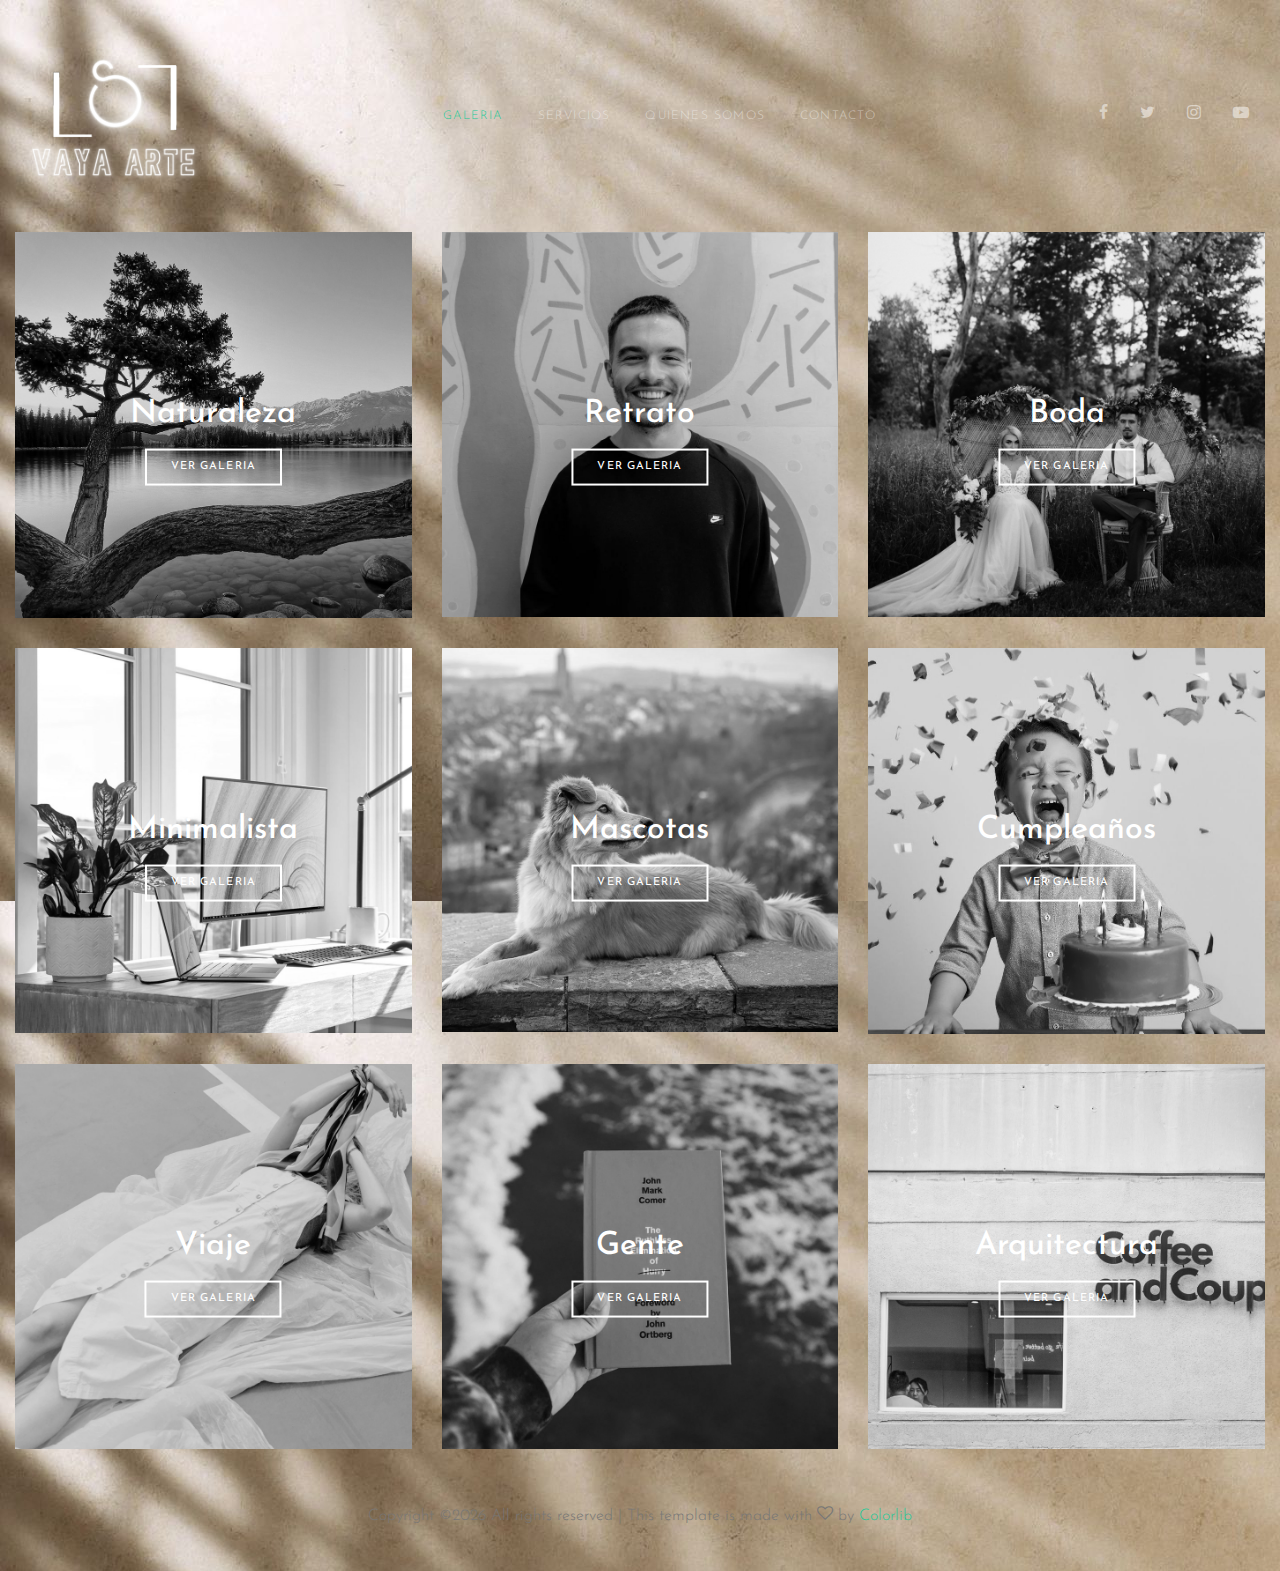
==== index.html @ abe7f9d9 "bg update" ====
<!DOCTYPE html>
<html lang="en">
<head>
  <title>Fotografia &mdash; Video</title>
  <meta charset="utf-8">
  <meta name="viewport" content="width=device-width, initial-scale=1, shrink-to-fit=no">

  <link href="https://fonts.googleapis.com/css2?family=Josefin+Sans:wght@400;700&family=Roboto+Mono:wght@400;700&display=swap" rel="stylesheet">
  <link rel="stylesheet" href="fonts/icomoon/style.css">

  <link rel="stylesheet" href="css/bootstrap.min.css">
  <link rel="stylesheet" href="css/magnific-popup.css">
  <link rel="stylesheet" href="css/jquery-ui.css">
  <link rel="stylesheet" href="css/owl.carousel.min.css">
  <link rel="stylesheet" href="css/owl.theme.default.min.css">

  <link rel="stylesheet" href="css/lightgallery.min.css">    

  <link rel="stylesheet" href="css/bootstrap-datepicker.css">

  <link rel="stylesheet" href="fonts/flaticon/font/flaticon.css">

  <link rel="stylesheet" href="css/swiper.css">

  <link rel="stylesheet" href="css/aos.css">

  <link rel="stylesheet" href="css/style.css">
  <style>
    body {
      background-image: url("images/test.jpg");
    }
    </style>

</head>
<body>
 
  <div  class="site-wrap">

    <div class="site-mobile-menu">
      <div class="site-mobile-menu-header">
        <div class="site-mobile-menu-close mt-3">
          <span class="icon-close2 js-menu-toggle"></span>
        </div>
      </div>
      <div class="site-mobile-menu-body"></div>
    </div>
    



    <header class="site-navbar py-3" role="banner">

      <div class="container-fluid">
        <div class="row align-items-center">

          <div class="col-6 col-xl-2" data-aos="fade-down">
            <img src="images/logo.3.svg" Hight="100px" width="200px">
          </div>
          <div class="col-10 col-md-8 d-none d-xl-block" data-aos="fade-down">
            <nav class="site-navigation position-relative text-right text-lg-center" role="navigation">

              <ul class="site-menu js-clone-nav mx-auto d-none d-lg-block">
                <li class="active"><a href="index.html">Galeria</a></li>
                <!--<li class="has-children">
                  <a href="single.html">Gallery</a>
                  <ul class="dropdown">
                    <li><a href="#">Nature</a></li>
                    <li><a href="#">Portrait</a></li>
                    <li><a href="#">People</a></li>
                    <li><a href="#">Architecture</a></li>
                    <li><a href="#">Animals</a></li>
                    <li><a href="#">Sports</a></li>
                    <li><a href="#">Travel</a></li>
                    <li class="has-children">
                      <a href="#">Sub Menu</a>
                      <ul class="dropdown">
                        <li><a href="#">Menu One</a></li>
                        <li><a href="#">Menu Two</a></li>
                        <li><a href="#">Menu Three</a></li>
                      </ul>
                    </li>
                  </ul>
                </li>-->
                <li><a href="#">Servicios</a></li>
                <li><a href="#">Quienes somos</a></li>
                <li><a href="contact.html">Contacto</a></li>
              </ul>
            </nav>
          </div>

          <div class="col-6 col-xl-2 text-right" data-aos="fade-down">
            <div class="d-none d-xl-inline-block">
              <ul class="site-menu js-clone-nav ml-auto list-unstyled d-flex text-right mb-0" data-class="social">
                <li>
                  <a href="#" class="pl-0 pr-3"><span class="icon-facebook"></span></a>
                </li>
                <li>
                  <a href="#" class="pl-3 pr-3"><span class="icon-twitter"></span></a>
                </li>
                <li>
                  <a href="#" class="pl-3 pr-3"><span class="icon-instagram"></span></a>
                </li>
                <li>
                  <a href="#" class="pl-3 pr-3"><span class="icon-youtube-play"></span></a>
                </li>
              </ul>
            </div>

            <div class="d-inline-block d-xl-none ml-md-0 mr-auto py-3" style="position: relative; top: 3px;"><a href="#" class="site-menu-toggle js-menu-toggle text-black"><span class="icon-menu h3"></span></a></div>

          </div>

        </div>
      </div>
      
    </header>



    <div class="container-fluid" data-aos="fade" data-aos-delay="500">
      <div class="row">
        <div class="col-lg-4">

          <div class="image-wrap-2">
            <div class="image-info">
              <h2 class="mb-3">Naturaleza</h2>
              <a href="single.html" class="btn btn-outline-white py-2 px-4">Ver Galeria</a>
            </div>
            <img src="images/img_1.jpg" alt="Image" class="img-fluid">
          </div>

        </div>
        <div class="col-lg-4">
          <div class="image-wrap-2">
            <div class="image-info">
              <h2 class="mb-3">Retrato</h2>
              <a href="#" class="btn btn-outline-white py-2 px-4">Ver Galeria</a>
            </div>
            <img src="images/img_6.jpg" alt="Image" class="img-fluid">
          </div>
        </div>
        <div class="col-lg-4">
          <div class="image-wrap-2">
            <div class="image-info">
              <h2 class="mb-3">Boda</h2>
              <a href="#" class="btn btn-outline-white py-2 px-4">Ver Galeria</a>
            </div>
            <img src="images/img_7.jpg" alt="Image" class="img-fluid">
          </div>
        </div>

        <div class="col-lg-4">
          <div class="image-wrap-2">
            <div class="image-info">
              <h2 class="mb-3">Minimalista</h2>
              <a href="#" class="btn btn-outline-white py-2 px-4">Ver Galeria</a>
            </div>
            <img src="images/img_9.jpg" alt="Image" class="img-fluid">
          </div>
        </div>

        <div class="col-lg-4">
          <div class="image-wrap-2">
            <div class="image-info">
              <h2 class="mb-3">Mascotas</h2>
              <a href="#" class="btn btn-outline-white py-2 px-4">Ver Galeria</a>
            </div>
            <img src="images/img_3.png" alt="Image" class="img-fluid">
          </div>
        </div>

        <div class="col-lg-4">
          <div class="image-wrap-2">
            <div class="image-info">
              <h2 class="mb-3">Cumpleaños</h2>
              <a href="#" class="btn btn-outline-white py-2 px-4">Ver Galeria</a>
            </div>
            <img src="images/img_10.jpg" alt="Image" class="img-fluid">
          </div>
        </div>

        <div class="col-lg-4">
          <div class="image-wrap-2">
            <div class="image-info">
              <h2 class="mb-3">Viaje</h2>
              <a href="#" class="btn btn-outline-white py-2 px-4">Ver Galeria</a>
            </div>
            <img src="images/img_5.jpg" alt="Image" class="img-fluid">
          </div>
        </div>

        <div class="col-lg-4">
          <div class="image-wrap-2">
            <div class="image-info">
              <h2 class="mb-3">Gente</h2>
              <a href="#" class="btn btn-outline-white py-2 px-4">Ver Galeria</a>
            </div>
            <img src="images/img_4.jpg" alt="Image" class="img-fluid">
          </div>
        </div>

        <div class="col-lg-4">
          <div class="image-wrap-2">
            <div class="image-info">
              <h2 class="mb-3">Arquitectura</h2>
              <a href="#" class="btn btn-outline-white py-2 px-4">Ver Galeria</a>
            </div>
            <img src="images/img_2.jpg" alt="Image" class="img-fluid">
          </div>
        </div>

      </div>
    </div>

    <div class="footer py-4">
      <div class="container-fluid text-center">
        <p>
          <!-- Link back to Colorlib can't be removed. Template is licensed under CC BY 3.0. -->
          Copyright &copy;<script data-cfasync="false" src="/cdn-cgi/scripts/5c5dd728/cloudflare-static/email-decode.min.js"></script><script>document.write(new Date().getFullYear());</script> All rights reserved | This template is made with <i class="icon-heart-o" aria-hidden="true"></i> by <a href="https://colorlib.com" target="_blank" >Colorlib</a>
          <!-- Link back to Colorlib can't be removed. Template is licensed under CC BY 3.0. -->
        </p>
      </div>
    </div>

    

    
    
  </div>

  <script src="js/jquery-3.3.1.min.js"></script>
  <script src="js/jquery-migrate-3.0.1.min.js"></script>
  <script src="js/jquery-ui.js"></script>
  <script src="js/popper.min.js"></script>
  <script src="js/bootstrap.min.js"></script>
  <script src="js/owl.carousel.min.js"></script>
  <script src="js/jquery.stellar.min.js"></script>
  <script src="js/jquery.countdown.min.js"></script>
  <script src="js/jquery.magnific-popup.min.js"></script>
  <script src="js/bootstrap-datepicker.min.js"></script>
  <script src="js/swiper.min.js"></script>
  <script src="js/aos.js"></script>

  <script src="js/picturefill.min.js"></script>
  <script src="js/lightgallery-all.min.js"></script>
  <script src="js/jquery.mousewheel.min.js"></script>

  <script src="js/main.js"></script>
  
  <script>
    $(document).ready(function(){
      $('#lightgallery').lightGallery();
    });
  </script>

</body>
</html>
---- fonts/icomoon/style.css ----
@font-face {
  font-family: 'icomoon';
  src:  url('fonts/icomoon.eot?10si43');
  src:  url('fonts/icomoon.eot?10si43#iefix') format('embedded-opentype'),
    url('fonts/icomoon.ttf?10si43') format('truetype'),
    url('fonts/icomoon.woff?10si43') format('woff'),
    url('fonts/icomoon.svg?10si43#icomoon') format('svg');
  font-weight: normal;
  font-style: normal;
}

[class^="icon-"], [class*=" icon-"] {
  /* use !important to prevent issues with browser extensions that change fonts */
  font-family: 'icomoon' !important;
  speak: none;
  font-style: normal;
  font-weight: normal;
  font-variant: normal;
  text-transform: none;
  line-height: 1;

  /* Better Font Rendering =========== */
  -webkit-font-smoothing: antialiased;
  -moz-osx-font-smoothing: grayscale;
}

.icon-asterisk:before {
  content: "\f069";
}
.icon-plus:before {
  content: "\f067";
}
.icon-question:before {
  content: "\f128";
}
.icon-minus:before {
  content: "\f068";
}
.icon-glass:before {
  content: "\f000";
}
.icon-music:before {
  content: "\f001";
}
.icon-search:before {
  content: "\f002";
}
.icon-envelope-o:before {
  content: "\f003";
}
.icon-heart:before {
  content: "\f004";
}
.icon-star:before {
  content: "\f005";
}
.icon-star-o:before {
  content: "\f006";
}
.icon-user:before {
  content: "\f007";
}
.icon-film:before {
  content: "\f008";
}
.icon-th-large:before {
  content: "\f009";
}
.icon-th:before {
  content: "\f00a";
}
.icon-th-list:before {
  content: "\f00b";
}
.icon-check:before {
  content: "\f00c";
}
.icon-close:before {
  content: "\f00d";
}
.icon-remove:before {
  content: "\f00d";
}
.icon-times:before {
  content: "\f00d";
}
.icon-search-plus:before {
  content: "\f00e";
}
.icon-search-minus:before {
  content: "\f010";
}
.icon-power-off:before {
  content: "\f011";
}
.icon-signal:before {
  content: "\f012";
}
.icon-cog:before {
  content: "\f013";
}
.icon-gear:before {
  content: "\f013";
}
.icon-trash-o:before {
  content: "\f014";
}
.icon-home:before {
  content: "\f015";
}
.icon-file-o:before {
  content: "\f016";
}
.icon-clock-o:before {
  content: "\f017";
}
.icon-road:before {
  content: "\f018";
}
.icon-download:before {
  content: "\f019";
}
.icon-arrow-circle-o-down:before {
  content: "\f01a";
}
.icon-arrow-circle-o-up:before {
  content: "\f01b";
}
.icon-inbox:before {
  content: "\f01c";
}
.icon-play-circle-o:before {
  content: "\f01d";
}
.icon-repeat:before {
  content: "\f01e";
}
.icon-rotate-right:before {
  content: "\f01e";
}
.icon-refresh:before {
  content: "\f021";
}
.icon-list-alt:before {
  content: "\f022";
}
.icon-lock:before {
  content: "\f023";
}
.icon-flag:before {
  content: "\f024";
}
.icon-headphones:before {
  content: "\f025";
}
.icon-volume-off:before {
  content: "\f026";
}
.icon-volume-down:before {
  content: "\f027";
}
.icon-volume-up:before {
  content: "\f028";
}
.icon-qrcode:before {
  content: "\f029";
}
.icon-barcode:before {
  content: "\f02a";
}
.icon-tag:before {
  content: "\f02b";
}
.icon-tags:before {
  content: "\f02c";
}
.icon-book:before {
  content: "\f02d";
}
.icon-bookmark:before {
  content: "\f02e";
}
.icon-print:before {
  content: "\f02f";
}
.icon-camera:before {
  content: "\f030";
}
.icon-font:before {
  content: "\f031";
}
.icon-bold:before {
  content: "\f032";
}
.icon-italic:before {
  content: "\f033";
}
.icon-text-height:before {
  content: "\f034";
}
.icon-text-width:before {
  content: "\f035";
}
.icon-align-left:before {
  content: "\f036";
}
.icon-align-center:before {
  content: "\f037";
}
.icon-align-right:before {
  content: "\f038";
}
.icon-align-justify:before {
  content: "\f039";
}
.icon-list:before {
  content: "\f03a";
}
.icon-dedent:before {
  content: "\f03b";
}
.icon-outdent:before {
  content: "\f03b";
}
.icon-indent:before {
  content: "\f03c";
}
.icon-video-camera:before {
  content: "\f03d";
}
.icon-image:before {
  content: "\f03e";
}
.icon-photo:before {
  content: "\f03e";
}
.icon-picture-o:before {
  content: "\f03e";
}
.icon-pencil:before {
  content: "\f040";
}
.icon-map-marker:before {
  content: "\f041";
}
.icon-adjust:before {
  content: "\f042";
}
.icon-tint:before {
  content: "\f043";
}
.icon-edit:before {
  content: "\f044";
}
.icon-pencil-square-o:before {
  content: "\f044";
}
.icon-share-square-o:before {
  content: "\f045";
}
.icon-check-square-o:before {
  content: "\f046";
}
.icon-arrows:before {
  content: "\f047";
}
.icon-step-backward:before {
  content: "\f048";
}
.icon-fast-backward:before {
  content: "\f049";
}
.icon-backward:before {
  content: "\f04a";
}
.icon-play:before {
  content: "\f04b";
}
.icon-pause:before {
  content: "\f04c";
}
.icon-stop:before {
  content: "\f04d";
}
.icon-forward:before {
  content: "\f04e";
}
.icon-fast-forward:before {
  content: "\f050";
}
.icon-step-forward:before {
  content: "\f051";
}
.icon-eject:before {
  content: "\f052";
}
.icon-chevron-left:before {
  content: "\f053";
}
.icon-chevron-right:before {
  content: "\f054";
}
.icon-plus-circle:before {
  content: "\f055";
}
.icon-minus-circle:before {
  content: "\f056";
}
.icon-times-circle:before {
  content: "\f057";
}
.icon-check-circle:before {
  content: "\f058";
}
.icon-question-circle:before {
  content: "\f059";
}
.icon-info-circle:before {
  content: "\f05a";
}
.icon-crosshairs:before {
  content: "\f05b";
}
.icon-times-circle-o:before {
  content: "\f05c";
}
.icon-check-circle-o:before {
  content: "\f05d";
}
.icon-ban:before {
  content: "\f05e";
}
.icon-arrow-left:before {
  content: "\f060";
}
.icon-arrow-right:before {
  content: "\f061";
}
.icon-arrow-up:before {
  content: "\f062";
}
.icon-arrow-down:before {
  content: "\f063";
}
.icon-mail-forward:before {
  content: "\f064";
}
.icon-share:before {
  content: "\f064";
}
.icon-expand:before {
  content: "\f065";
}
.icon-compress:before {
  content: "\f066";
}
.icon-exclamation-circle:before {
  content: "\f06a";
}
.icon-gift:before {
  content: "\f06b";
}
.icon-leaf:before {
  content: "\f06c";
}
.icon-fire:before {
  content: "\f06d";
}
.icon-eye:before {
  content: "\f06e";
}
.icon-eye-slash:before {
  content: "\f070";
}
.icon-exclamation-triangle:before {
  content: "\f071";
}
.icon-warning:before {
  content: "\f071";
}
.icon-plane:before {
  content: "\f072";
}
.icon-calendar:before {
  content: "\f073";
}
.icon-random:before {
  content: "\f074";
}
.icon-comment:before {
  content: "\f075";
}
.icon-magnet:before {
  content: "\f076";
}
.icon-chevron-up:before {
  content: "\f077";
}
.icon-chevron-down:before {
  content: "\f078";
}
.icon-retweet:before {
  content: "\f079";
}
.icon-shopping-cart:before {
  content: "\f07a";
}
.icon-folder:before {
  content: "\f07b";
}
.icon-folder-open:before {
  content: "\f07c";
}
.icon-arrows-v:before {
  content: "\f07d";
}
.icon-arrows-h:before {
  content: "\f07e";
}
.icon-bar-chart:before {
  content: "\f080";
}
.icon-bar-chart-o:before {
  content: "\f080";
}
.icon-twitter-square:before {
  content: "\f081";
}
.icon-facebook-square:before {
  content: "\f082";
}
.icon-camera-retro:before {
  content: "\f083";
}
.icon-key:before {
  content: "\f084";
}
.icon-cogs:before {
  content: "\f085";
}
.icon-gears:before {
  content: "\f085";
}
.icon-comments:before {
  content: "\f086";
}
.icon-thumbs-o-up:before {
  content: "\f087";
}
.icon-thumbs-o-down:before {
  content: "\f088";
}
.icon-star-half:before {
  content: "\f089";
}
.icon-heart-o:before {
  content: "\f08a";
}
.icon-sign-out:before {
  content: "\f08b";
}
.icon-linkedin-square:before {
  content: "\f08c";
}
.icon-thumb-tack:before {
  content: "\f08d";
}
.icon-external-link:before {
  content: "\f08e";
}
.icon-sign-in:before {
  content: "\f090";
}
.icon-trophy:before {
  content: "\f091";
}
.icon-github-square:before {
  content: "\f092";
}
.icon-upload:before {
  content: "\f093";
}
.icon-lemon-o:before {
  content: "\f094";
}
.icon-phone:before {
  content: "\f095";
}
.icon-square-o:before {
  content: "\f096";
}
.icon-bookmark-o:before {
  content: "\f097";
}
.icon-phone-square:before {
  content: "\f098";
}
.icon-twitter:before {
  content: "\f099";
}
.icon-facebook:before {
  content: "\f09a";
}
.icon-facebook-f:before {
  content: "\f09a";
}
.icon-github:before {
  content: "\f09b";
}
.icon-unlock:before {
  content: "\f09c";
}
.icon-credit-card:before {
  content: "\f09d";
}
.icon-feed:before {
  content: "\f09e";
}
.icon-rss:before {
  content: "\f09e";
}
.icon-hdd-o:before {
  content: "\f0a0";
}
.icon-bullhorn:before {
  content: "\f0a1";
}
.icon-bell-o:before {
  content: "\f0a2";
}
.icon-certificate:before {
  content: "\f0a3";
}
.icon-hand-o-right:before {
  content: "\f0a4";
}
.icon-hand-o-left:before {
  content: "\f0a5";
}
.icon-hand-o-up:before {
  content: "\f0a6";
}
.icon-hand-o-down:before {
  content: "\f0a7";
}
.icon-arrow-circle-left:before {
  content: "\f0a8";
}
.icon-arrow-circle-right:before {
  content: "\f0a9";
}
.icon-arrow-circle-up:before {
  content: "\f0aa";
}
.icon-arrow-circle-down:before {
  content: "\f0ab";
}
.icon-globe:before {
  content: "\f0ac";
}
.icon-wrench:before {
  content: "\f0ad";
}
.icon-tasks:before {
  content: "\f0ae";
}
.icon-filter:before {
  content: "\f0b0";
}
.icon-briefcase:before {
  content: "\f0b1";
}
.icon-arrows-alt:before {
  content: "\f0b2";
}
.icon-group:before {
  content: "\f0c0";
}
.icon-users:before {
  content: "\f0c0";
}
.icon-chain:before {
  content: "\f0c1";
}
.icon-link:before {
  content: "\f0c1";
}
.icon-cloud:before {
  content: "\f0c2";
}
.icon-flask:before {
  content: "\f0c3";
}
.icon-cut:before {
  content: "\f0c4";
}
.icon-scissors:before {
  content: "\f0c4";
}
.icon-copy:before {
  content: "\f0c5";
}
.icon-files-o:before {
  content: "\f0c5";
}
.icon-paperclip:before {
  content: "\f0c6";
}
.icon-floppy-o:before {
  content: "\f0c7";
}
.icon-save:before {
  content: "\f0c7";
}
.icon-square:before {
  content: "\f0c8";
}
.icon-bars:before {
  content: "\f0c9";
}
.icon-navicon:before {
  content: "\f0c9";
}
.icon-reorder:before {
  content: "\f0c9";
}
.icon-list-ul:before {
  content: "\f0ca";
}
.icon-list-ol:before {
  content: "\f0cb";
}
.icon-strikethrough:before {
  content: "\f0cc";
}
.icon-underline:before {
  content: "\f0cd";
}
.icon-table:before {
  content: "\f0ce";
}
.icon-magic:before {
  content: "\f0d0";
}
.icon-truck:before {
  content: "\f0d1";
}
.icon-pinterest:before {
  content: "\f0d2";
}
.icon-pinterest-square:before {
  content: "\f0d3";
}
.icon-google-plus-square:before {
  content: "\f0d4";
}
.icon-google-plus:before {
  content: "\f0d5";
}
.icon-money:before {
  content: "\f0d6";
}
.icon-caret-down:before {
  content: "\f0d7";
}
.icon-caret-up:before {
  content: "\f0d8";
}
.icon-caret-left:before {
  content: "\f0d9";
}
.icon-caret-right:before {
  content: "\f0da";
}
.icon-columns:before {
  content: "\f0db";
}
.icon-sort:before {
  content: "\f0dc";
}
.icon-unsorted:before {
  content: "\f0dc";
}
.icon-sort-desc:before {
  content: "\f0dd";
}
.icon-sort-down:before {
  content: "\f0dd";
}
.icon-sort-asc:before {
  content: "\f0de";
}
.icon-sort-up:before {
  content: "\f0de";
}
.icon-envelope:before {
  content: "\f0e0";
}
.icon-linkedin:before {
  content: "\f0e1";
}
.icon-rotate-left:before {
  content: "\f0e2";
}
.icon-undo:before {
  content: "\f0e2";
}
.icon-gavel:before {
  content: "\f0e3";
}
.icon-legal:before {
  content: "\f0e3";
}
.icon-dashboard:before {
  content: "\f0e4";
}
.icon-tachometer:before {
  content: "\f0e4";
}
.icon-comment-o:before {
  content: "\f0e5";
}
.icon-comments-o:before {
  content: "\f0e6";
}
.icon-bolt:before {
  content: "\f0e7";
}
.icon-flash:before {
  content: "\f0e7";
}
.icon-sitemap:before {
  content: "\f0e8";
}
.icon-umbrella:before {
  content: "\f0e9";
}
.icon-clipboard:before {
  content: "\f0ea";
}
.icon-paste:before {
  content: "\f0ea";
}
.icon-lightbulb-o:before {
  content: "\f0eb";
}
.icon-exchange:before {
  content: "\f0ec";
}
.icon-cloud-download:before {
  content: "\f0ed";
}
.icon-cloud-upload:before {
  content: "\f0ee";
}
.icon-user-md:before {
  content: "\f0f0";
}
.icon-stethoscope:before {
  content: "\f0f1";
}
.icon-suitcase:before {
  content: "\f0f2";
}
.icon-bell:before {
  content: "\f0f3";
}
.icon-coffee:before {
  content: "\f0f4";
}
.icon-cutlery:before {
  content: "\f0f5";
}
.icon-file-text-o:before {
  content: "\f0f6";
}
.icon-building-o:before {
  content: "\f0f7";
}
.icon-hospital-o:before {
  content: "\f0f8";
}
.icon-ambulance:before {
  content: "\f0f9";
}
.icon-medkit:before {
  content: "\f0fa";
}
.icon-fighter-jet:before {
  content: "\f0fb";
}
.icon-beer:before {
  content: "\f0fc";
}
.icon-h-square:before {
  content: "\f0fd";
}
.icon-plus-square:before {
  content: "\f0fe";
}
.icon-angle-double-left:before {
  content: "\f100";
}
.icon-angle-double-right:before {
  content: "\f101";
}
.icon-angle-double-up:before {
  content: "\f102";
}
.icon-angle-double-down:before {
  content: "\f103";
}
.icon-angle-left:before {
  content: "\f104";
}
.icon-angle-right:before {
  content: "\f105";
}
.icon-angle-up:before {
  content: "\f106";
}
.icon-angle-down:before {
  content: "\f107";
}
.icon-desktop:before {
  content: "\f108";
}
.icon-laptop:before {
  content: "\f109";
}
.icon-tablet:before {
  content: "\f10a";
}
.icon-mobile:before {
  content: "\f10b";
}
.icon-mobile-phone:before {
  content: "\f10b";
}
.icon-circle-o:before {
  content: "\f10c";
}
.icon-quote-left:before {
  content: "\f10d";
}
.icon-quote-right:before {
  content: "\f10e";
}
.icon-spinner:before {
  content: "\f110";
}
.icon-circle:before {
  content: "\f111";
}
.icon-mail-reply:before {
  content: "\f112";
}
.icon-reply:before {
  content: "\f112";
}
.icon-github-alt:before {
  content: "\f113";
}
.icon-folder-o:before {
  content: "\f114";
}
.icon-folder-open-o:before {
  content: "\f115";
}
.icon-smile-o:before {
  content: "\f118";
}
.icon-frown-o:before {
  content: "\f119";
}
.icon-meh-o:before {
  content: "\f11a";
}
.icon-gamepad:before {
  content: "\f11b";
}
.icon-keyboard-o:before {
  content: "\f11c";
}
.icon-flag-o:before {
  content: "\f11d";
}
.icon-flag-checkered:before {
  content: "\f11e";
}
.icon-terminal:before {
  content: "\f120";
}
.icon-code:before {
  content: "\f121";
}
.icon-mail-reply-all:before {
  content: "\f122";
}
.icon-reply-all:before {
  content: "\f122";
}
.icon-star-half-empty:before {
  content: "\f123";
}
.icon-star-half-full:before {
  content: "\f123";
}
.icon-star-half-o:before {
  content: "\f123";
}
.icon-location-arrow:before {
  content: "\f124";
}
.icon-crop:before {
  content: "\f125";
}
.icon-code-fork:before {
  content: "\f126";
}
.icon-chain-broken:before {
  content: "\f127";
}
.icon-unlink:before {
  content: "\f127";
}
.icon-info:before {
  content: "\f129";
}
.icon-exclamation:before {
  content: "\f12a";
}
.icon-superscript:before {
  content: "\f12b";
}
.icon-subscript:before {
  content: "\f12c";
}
.icon-eraser:before {
  content: "\f12d";
}
.icon-puzzle-piece:before {
  content: "\f12e";
}
.icon-microphone:before {
  content: "\f130";
}
.icon-microphone-slash:before {
  content: "\f131";
}
.icon-shield:before {
  content: "\f132";
}
.icon-calendar-o:before {
  content: "\f133";
}
.icon-fire-extinguisher:before {
  content: "\f134";
}
.icon-rocket:before {
  content: "\f135";
}
.icon-maxcdn:before {
  content: "\f136";
}
.icon-chevron-circle-left:before {
  content: "\f137";
}
.icon-chevron-circle-right:before {
  content: "\f138";
}
.icon-chevron-circle-up:before {
  content: "\f139";
}
.icon-chevron-circle-down:before {
  content: "\f13a";
}
.icon-html5:before {
  content: "\f13b";
}
.icon-css3:before {
  content: "\f13c";
}
.icon-anchor:before {
  content: "\f13d";
}
.icon-unlock-alt:before {
  content: "\f13e";
}
.icon-bullseye:before {
  content: "\f140";
}
.icon-ellipsis-h:before {
  content: "\f141";
}
.icon-ellipsis-v:before {
  content: "\f142";
}
.icon-rss-square:before {
  content: "\f143";
}
.icon-play-circle:before {
  content: "\f144";
}
.icon-ticket:before {
  content: "\f145";
}
.icon-minus-square:before {
  content: "\f146";
}
.icon-minus-square-o:before {
  content: "\f147";
}
.icon-level-up:before {
  content: "\f148";
}
.icon-level-down:before {
  content: "\f149";
}
.icon-check-square:before {
  content: "\f14a";
}
.icon-pencil-square:before {
  content: "\f14b";
}
.icon-external-link-square:before {
  content: "\f14c";
}
.icon-share-square:before {
  content: "\f14d";
}
.icon-compass:before {
  content: "\f14e";
}
.icon-caret-square-o-down:before {
  content: "\f150";
}
.icon-toggle-down:before {
  content: "\f150";
}
.icon-caret-square-o-up:before {
  content: "\f151";
}
.icon-toggle-up:before {
  content: "\f151";
}
.icon-caret-square-o-right:before {
  content: "\f152";
}
.icon-toggle-right:before {
  content: "\f152";
}
.icon-eur:before {
  content: "\f153";
}
.icon-euro:before {
  content: "\f153";
}
.icon-gbp:before {
  content: "\f154";
}
.icon-dollar:before {
  content: "\f155";
}
.icon-usd:before {
  content: "\f155";
}
.icon-inr:before {
  content: "\f156";
}
.icon-rupee:before {
  content: "\f156";
}
.icon-cny:before {
  content: "\f157";
}
.icon-jpy:before {
  content: "\f157";
}
.icon-rmb:before {
  content: "\f157";
}
.icon-yen:before {
  content: "\f157";
}
.icon-rouble:before {
  content: "\f158";
}
.icon-rub:before {
  content: "\f158";
}
.icon-ruble:before {
  content: "\f158";
}
.icon-krw:before {
  content: "\f159";
}
.icon-won:before {
  content: "\f159";
}
.icon-bitcoin:before {
  content: "\f15a";
}
.icon-btc:before {
  content: "\f15a";
}
.icon-file:before {
  content: "\f15b";
}
.icon-file-text:before {
  content: "\f15c";
}
.icon-sort-alpha-asc:before {
  content: "\f15d";
}
.icon-sort-alpha-desc:before {
  content: "\f15e";
}
.icon-sort-amount-asc:before {
  content: "\f160";
}
.icon-sort-amount-desc:before {
  content: "\f161";
}
.icon-sort-numeric-asc:before {
  content: "\f162";
}
.icon-sort-numeric-desc:before {
  content: "\f163";
}
.icon-thumbs-up:before {
  content: "\f164";
}
.icon-thumbs-down:before {
  content: "\f165";
}
.icon-youtube-square:before {
  content: "\f166";
}
.icon-youtube:before {
  content: "\f167";
}
.icon-xing:before {
  content: "\f168";
}
.icon-xing-square:before {
  content: "\f169";
}
.icon-youtube-play:before {
  content: "\f16a";
}
.icon-dropbox:before {
  content: "\f16b";
}
.icon-stack-overflow:before {
  content: "\f16c";
}
.icon-instagram:before {
  content: "\f16d";
}
.icon-flickr:before {
  content: "\f16e";
}
.icon-adn:before {
  content: "\f170";
}
.icon-bitbucket:before {
  content: "\f171";
}
.icon-bitbucket-square:before {
  content: "\f172";
}
.icon-tumblr:before {
  content: "\f173";
}
.icon-tumblr-square:before {
  content: "\f174";
}
.icon-long-arrow-down:before {
  content: "\f175";
}
.icon-long-arrow-up:before {
  content: "\f176";
}
.icon-long-arrow-left:before {
  content: "\f177";
}
.icon-long-arrow-right:before {
  content: "\f178";
}
.icon-apple:before {
  content: "\f179";
}
.icon-windows:before {
  content: "\f17a";
}
.icon-android:before {
  content: "\f17b";
}
.icon-linux:before {
  content: "\f17c";
}
.icon-dribbble:before {
  content: "\f17d";
}
.icon-skype:before {
  content: "\f17e";
}
.icon-foursquare:before {
  content: "\f180";
}
.icon-trello:before {
  content: "\f181";
}
.icon-female:before {
  content: "\f182";
}
.icon-male:before {
  content: "\f183";
}
.icon-gittip:before {
  content: "\f184";
}
.icon-gratipay:before {
  content: "\f184";
}
.icon-sun-o:before {
  content: "\f185";
}
.icon-moon-o:before {
  content: "\f186";
}
.icon-archive:before {
  content: "\f187";
}
.icon-bug:before {
  content: "\f188";
}
.icon-vk:before {
  content: "\f189";
}
.icon-weibo:before {
  content: "\f18a";
}
.icon-renren:before {
  content: "\f18b";
}
.icon-pagelines:before {
  content: "\f18c";
}
.icon-stack-exchange:before {
  content: "\f18d";
}
.icon-arrow-circle-o-right:before {
  content: "\f18e";
}
.icon-arrow-circle-o-left:before {
  content: "\f190";
}
.icon-caret-square-o-left:before {
  content: "\f191";
}
.icon-toggle-left:before {
  content: "\f191";
}
.icon-dot-circle-o:before {
  content: "\f192";
}
.icon-wheelchair:before {
  content: "\f193";
}
.icon-vimeo-square:before {
  content: "\f194";
}
.icon-try:before {
  content: "\f195";
}
.icon-turkish-lira:before {
  content: "\f195";
}
.icon-plus-square-o:before {
  content: "\f196";
}
.icon-space-shuttle:before {
  content: "\f197";
}
.icon-slack:before {
  content: "\f198";
}
.icon-envelope-square:before {
  content: "\f199";
}
.icon-wordpress:before {
  content: "\f19a";
}
.icon-openid:before {
  content: "\f19b";
}
.icon-bank:before {
  content: "\f19c";
}
.icon-institution:before {
  content: "\f19c";
}
.icon-university:before {
  content: "\f19c";
}
.icon-graduation-cap:before {
  content: "\f19d";
}
.icon-mortar-board:before {
  content: "\f19d";
}
.icon-yahoo:before {
  content: "\f19e";
}
.icon-google:before {
  content: "\f1a0";
}
.icon-reddit:before {
  content: "\f1a1";
}
.icon-reddit-square:before {
  content: "\f1a2";
}
.icon-stumbleupon-circle:before {
  content: "\f1a3";
}
.icon-stumbleupon:before {
  content: "\f1a4";
}
.icon-delicious:before {
  content: "\f1a5";
}
.icon-digg:before {
  content: "\f1a6";
}
.icon-pied-piper-pp:before {
  content: "\f1a7";
}
.icon-pied-piper-alt:before {
  content: "\f1a8";
}
.icon-drupal:before {
  content: "\f1a9";
}
.icon-joomla:before {
  content: "\f1aa";
}
.icon-language:before {
  content: "\f1ab";
}
.icon-fax:before {
  content: "\f1ac";
}
.icon-building:before {
  content: "\f1ad";
}
.icon-child:before {
  content: "\f1ae";
}
.icon-paw:before {
  content: "\f1b0";
}
.icon-spoon:before {
  content: "\f1b1";
}
.icon-cube:before {
  content: "\f1b2";
}
.icon-cubes:before {
  content: "\f1b3";
}
.icon-behance:before {
  content: "\f1b4";
}
.icon-behance-square:before {
  content: "\f1b5";
}
.icon-steam:before {
  content: "\f1b6";
}
.icon-steam-square:before {
  content: "\f1b7";
}
.icon-recycle:before {
  content: "\f1b8";
}
.icon-automobile:before {
  content: "\f1b9";
}
.icon-car:before {
  content: "\f1b9";
}
.icon-cab:before {
  content: "\f1ba";
}
.icon-taxi:before {
  content: "\f1ba";
}
.icon-tree:before {
  content: "\f1bb";
}
.icon-spotify:before {
  content: "\f1bc";
}
.icon-deviantart:before {
  content: "\f1bd";
}
.icon-soundcloud:before {
  content: "\f1be";
}
.icon-database:before {
  content: "\f1c0";
}
.icon-file-pdf-o:before {
  content: "\f1c1";
}
.icon-file-word-o:before {
  content: "\f1c2";
}
.icon-file-excel-o:before {
  content: "\f1c3";
}
.icon-file-powerpoint-o:before {
  content: "\f1c4";
}
.icon-file-image-o:before {
  content: "\f1c5";
}
.icon-file-photo-o:before {
  content: "\f1c5";
}
.icon-file-picture-o:before {
  content: "\f1c5";
}
.icon-file-archive-o:before {
  content: "\f1c6";
}
.icon-file-zip-o:before {
  content: "\f1c6";
}
.icon-file-audio-o:before {
  content: "\f1c7";
}
.icon-file-sound-o:before {
  content: "\f1c7";
}
.icon-file-movie-o:before {
  content: "\f1c8";
}
.icon-file-video-o:before {
  content: "\f1c8";
}
.icon-file-code-o:before {
  content: "\f1c9";
}
.icon-vine:before {
  content: "\f1ca";
}
.icon-codepen:before {
  content: "\f1cb";
}
.icon-jsfiddle:before {
  content: "\f1cc";
}
.icon-life-bouy:before {
  content: "\f1cd";
}
.icon-life-buoy:before {
  content: "\f1cd";
}
.icon-life-ring:before {
  content: "\f1cd";
}
.icon-life-saver:before {
  content: "\f1cd";
}
.icon-support:before {
  content: "\f1cd";
}
.icon-circle-o-notch:before {
  content: "\f1ce";
}
.icon-ra:before {
  content: "\f1d0";
}
.icon-rebel:before {
  content: "\f1d0";
}
.icon-resistance:before {
  content: "\f1d0";
}
.icon-empire:before {
  content: "\f1d1";
}
.icon-ge:before {
  content: "\f1d1";
}
.icon-git-square:before {
  content: "\f1d2";
}
.icon-git:before {
  content: "\f1d3";
}
.icon-hacker-news:before {
  content: "\f1d4";
}
.icon-y-combinator-square:before {
  content: "\f1d4";
}
.icon-yc-square:before {
  content: "\f1d4";
}
.icon-tencent-weibo:before {
  content: "\f1d5";
}
.icon-qq:before {
  content: "\f1d6";
}
.icon-wechat:before {
  content: "\f1d7";
}
.icon-weixin:before {
  content: "\f1d7";
}
.icon-paper-plane:before {
  content: "\f1d8";
}
.icon-send:before {
  content: "\f1d8";
}
.icon-paper-plane-o:before {
  content: "\f1d9";
}
.icon-send-o:before {
  content: "\f1d9";
}
.icon-history:before {
  content: "\f1da";
}
.icon-circle-thin:before {
  content: "\f1db";
}
.icon-header:before {
  content: "\f1dc";
}
.icon-paragraph:before {
  content: "\f1dd";
}
.icon-sliders:before {
  content: "\f1de";
}
.icon-share-alt:before {
  content: "\f1e0";
}
.icon-share-alt-square:before {
  content: "\f1e1";
}
.icon-bomb:before {
  content: "\f1e2";
}
.icon-futbol-o:before {
  content: "\f1e3";
}
.icon-soccer-ball-o:before {
  content: "\f1e3";
}
.icon-tty:before {
  content: "\f1e4";
}
.icon-binoculars:before {
  content: "\f1e5";
}
.icon-plug:before {
  content: "\f1e6";
}
.icon-slideshare:before {
  content: "\f1e7";
}
.icon-twitch:before {
  content: "\f1e8";
}
.icon-yelp:before {
  content: "\f1e9";
}
.icon-newspaper-o:before {
  content: "\f1ea";
}
.icon-wifi:before {
  content: "\f1eb";
}
.icon-calculator:before {
  content: "\f1ec";
}
.icon-paypal:before {
  content: "\f1ed";
}
.icon-google-wallet:before {
  content: "\f1ee";
}
.icon-cc-visa:before {
  content: "\f1f0";
}
.icon-cc-mastercard:before {
  content: "\f1f1";
}
.icon-cc-discover:before {
  content: "\f1f2";
}
.icon-cc-amex:before {
  content: "\f1f3";
}
.icon-cc-paypal:before {
  content: "\f1f4";
}
.icon-cc-stripe:before {
  content: "\f1f5";
}
.icon-bell-slash:before {
  content: "\f1f6";
}
.icon-bell-slash-o:before {
  content: "\f1f7";
}
.icon-trash:before {
  content: "\f1f8";
}
.icon-copyright:before {
  content: "\f1f9";
}
.icon-at:before {
  content: "\f1fa";
}
.icon-eyedropper:before {
  content: "\f1fb";
}
.icon-paint-brush:before {
  content: "\f1fc";
}
.icon-birthday-cake:before {
  content: "\f1fd";
}
.icon-area-chart:before {
  content: "\f1fe";
}
.icon-pie-chart:before {
  content: "\f200";
}
.icon-line-chart:before {
  content: "\f201";
}
.icon-lastfm:before {
  content: "\f202";
}
.icon-lastfm-square:before {
  content: "\f203";
}
.icon-toggle-off:before {
  content: "\f204";
}
.icon-toggle-on:before {
  content: "\f205";
}
.icon-bicycle:before {
  content: "\f206";
}
.icon-bus:before {
  content: "\f207";
}
.icon-ioxhost:before {
  content: "\f208";
}
.icon-angellist:before {
  content: "\f209";
}
.icon-cc:before {
  content: "\f20a";
}
.icon-ils:before {
  content: "\f20b";
}
.icon-shekel:before {
  content: "\f20b";
}
.icon-sheqel:before {
  content: "\f20b";
}
.icon-meanpath:before {
  content: "\f20c";
}
.icon-buysellads:before {
  content: "\f20d";
}
.icon-connectdevelop:before {
  content: "\f20e";
}
.icon-dashcube:before {
  content: "\f210";
}
.icon-forumbee:before {
  content: "\f211";
}
.icon-leanpub:before {
  content: "\f212";
}
.icon-sellsy:before {
  content: "\f213";
}
.icon-shirtsinbulk:before {
  content: "\f214";
}
.icon-simplybuilt:before {
  content: "\f215";
}
.icon-skyatlas:before {
  content: "\f216";
}
.icon-cart-plus:before {
  content: "\f217";
}
.icon-cart-arrow-down:before {
  content: "\f218";
}
.icon-diamond:before {
  content: "\f219";
}
.icon-ship:before {
  content: "\f21a";
}
.icon-user-secret:before {
  content: "\f21b";
}
.icon-motorcycle:before {
  content: "\f21c";
}
.icon-street-view:before {
  content: "\f21d";
}
.icon-heartbeat:before {
  content: "\f21e";
}
.icon-venus:before {
  content: "\f221";
}
.icon-mars:before {
  content: "\f222";
}
.icon-mercury:before {
  content: "\f223";
}
.icon-intersex:before {
  content: "\f224";
}
.icon-transgender:before {
  content: "\f224";
}
.icon-transgender-alt:before {
  content: "\f225";
}
.icon-venus-double:before {
  content: "\f226";
}
.icon-mars-double:before {
  content: "\f227";
}
.icon-venus-mars:before {
  content: "\f228";
}
.icon-mars-stroke:before {
  content: "\f229";
}
.icon-mars-stroke-v:before {
  content: "\f22a";
}
.icon-mars-stroke-h:before {
  content: "\f22b";
}
.icon-neuter:before {
  content: "\f22c";
}
.icon-genderless:before {
  content: "\f22d";
}
.icon-facebook-official:before {
  content: "\f230";
}
.icon-pinterest-p:before {
  content: "\f231";
}
.icon-whatsapp:before {
  content: "\f232";
}
.icon-server:before {
  content: "\f233";
}
.icon-user-plus:before {
  content: "\f234";
}
.icon-user-times:before {
  content: "\f235";
}
.icon-bed:before {
  content: "\f236";
}
.icon-hotel:before {
  content: "\f236";
}
.icon-viacoin:before {
  content: "\f237";
}
.icon-train:before {
  content: "\f238";
}
.icon-subway:before {
  content: "\f239";
}
.icon-medium:before {
  content: "\f23a";
}
.icon-y-combinator:before {
  content: "\f23b";
}
.icon-yc:before {
  content: "\f23b";
}
.icon-optin-monster:before {
  content: "\f23c";
}
.icon-opencart:before {
  content: "\f23d";
}
.icon-expeditedssl:before {
  content: "\f23e";
}
.icon-battery:before {
  content: "\f240";
}
.icon-battery-4:before {
  content: "\f240";
}
.icon-battery-full:before {
  content: "\f240";
}
.icon-battery-3:before {
  content: "\f241";
}
.icon-battery-three-quarters:before {
  content: "\f241";
}
.icon-battery-2:before {
  content: "\f242";
}
.icon-battery-half:before {
  content: "\f242";
}
.icon-battery-1:before {
  content: "\f243";
}
.icon-battery-quarter:before {
  content: "\f243";
}
.icon-battery-0:before {
  content: "\f244";
}
.icon-battery-empty:before {
  content: "\f244";
}
.icon-mouse-pointer:before {
  content: "\f245";
}
.icon-i-cursor:before {
  content: "\f246";
}
.icon-object-group:before {
  content: "\f247";
}
.icon-object-ungroup:before {
  content: "\f248";
}
.icon-sticky-note:before {
  content: "\f249";
}
.icon-sticky-note-o:before {
  content: "\f24a";
}
.icon-cc-jcb:before {
  content: "\f24b";
}
.icon-cc-diners-club:before {
  content: "\f24c";
}
.icon-clone:before {
  content: "\f24d";
}
.icon-balance-scale:before {
  content: "\f24e";
}
.icon-hourglass-o:before {
  content: "\f250";
}
.icon-hourglass-1:before {
  content: "\f251";
}
.icon-hourglass-start:before {
  content: "\f251";
}
.icon-hourglass-2:before {
  content: "\f252";
}
.icon-hourglass-half:before {
  content: "\f252";
}
.icon-hourglass-3:before {
  content: "\f253";
}
.icon-hourglass-end:before {
  content: "\f253";
}
.icon-hourglass:before {
  content: "\f254";
}
.icon-hand-grab-o:before {
  content: "\f255";
}
.icon-hand-rock-o:before {
  content: "\f255";
}
.icon-hand-paper-o:before {
  content: "\f256";
}
.icon-hand-stop-o:before {
  content: "\f256";
}
.icon-hand-scissors-o:before {
  content: "\f257";
}
.icon-hand-lizard-o:before {
  content: "\f258";
}
.icon-hand-spock-o:before {
  content: "\f259";
}
.icon-hand-pointer-o:before {
  content: "\f25a";
}
.icon-hand-peace-o:before {
  content: "\f25b";
}
.icon-trademark:before {
  content: "\f25c";
}
.icon-registered:before {
  content: "\f25d";
}
.icon-creative-commons:before {
  content: "\f25e";
}
.icon-gg:before {
  content: "\f260";
}
.icon-gg-circle:before {
  content: "\f261";
}
.icon-tripadvisor:before {
  content: "\f262";
}
.icon-odnoklassniki:before {
  content: "\f263";
}
.icon-odnoklassniki-square:before {
  content: "\f264";
}
.icon-get-pocket:before {
  content: "\f265";
}
.icon-wikipedia-w:before {
  content: "\f266";
}
.icon-safari:before {
  content: "\f267";
}
.icon-chrome:before {
  content: "\f268";
}
.icon-firefox:before {
  content: "\f269";
}
.icon-opera:before {
  content: "\f26a";
}
.icon-internet-explorer:before {
  content: "\f26b";
}
.icon-television:before {
  content: "\f26c";
}
.icon-tv:before {
  content: "\f26c";
}
.icon-contao:before {
  content: "\f26d";
}
.icon-500px:before {
  content: "\f26e";
}
.icon-amazon:before {
  content: "\f270";
}
.icon-calendar-plus-o:before {
  content: "\f271";
}
.icon-calendar-minus-o:before {
  content: "\f272";
}
.icon-calendar-times-o:before {
  content: "\f273";
}
.icon-calendar-check-o:before {
  content: "\f274";
}
.icon-industry:before {
  content: "\f275";
}
.icon-map-pin:before {
  content: "\f276";
}
.icon-map-signs:before {
  content: "\f277";
}
.icon-map-o:before {
  content: "\f278";
}
.icon-map:before {
  content: "\f279";
}
.icon-commenting:before {
  content: "\f27a";
}
.icon-commenting-o:before {
  content: "\f27b";
}
.icon-houzz:before {
  content: "\f27c";
}
.icon-vimeo:before {
  content: "\f27d";
}
.icon-black-tie:before {
  content: "\f27e";
}
.icon-fonticons:before {
  content: "\f280";
}
.icon-reddit-alien:before {
  content: "\f281";
}
.icon-edge:before {
  content: "\f282";
}
.icon-credit-card-alt:before {
  content: "\f283";
}
.icon-codiepie:before {
  content: "\f284";
}
.icon-modx:before {
  content: "\f285";
}
.icon-fort-awesome:before {
  content: "\f286";
}
.icon-usb:before {
  content: "\f287";
}
.icon-product-hunt:before {
  content: "\f288";
}
.icon-mixcloud:before {
  content: "\f289";
}
.icon-scribd:before {
  content: "\f28a";
}
.icon-pause-circle:before {
  content: "\f28b";
}
.icon-pause-circle-o:before {
  content: "\f28c";
}
.icon-stop-circle:before {
  content: "\f28d";
}
.icon-stop-circle-o:before {
  content: "\f28e";
}
.icon-shopping-bag:before {
  content: "\f290";
}
.icon-shopping-basket:before {
  content: "\f291";
}
.icon-hashtag:before {
  content: "\f292";
}
.icon-bluetooth:before {
  content: "\f293";
}
.icon-bluetooth-b:before {
  content: "\f294";
}
.icon-percent:before {
  content: "\f295";
}
.icon-gitlab:before {
  content: "\f296";
}
.icon-wpbeginner:before {
  content: "\f297";
}
.icon-wpforms:before {
  content: "\f298";
}
.icon-envira:before {
  content: "\f299";
}
.icon-universal-access:before {
  content: "\f29a";
}
.icon-wheelchair-alt:before {
  content: "\f29b";
}
.icon-question-circle-o:before {
  content: "\f29c";
}
.icon-blind:before {
  content: "\f29d";
}
.icon-audio-description:before {
  content: "\f29e";
}
.icon-volume-control-phone:before {
  content: "\f2a0";
}
.icon-braille:before {
  content: "\f2a1";
}
.icon-assistive-listening-systems:before {
  content: "\f2a2";
}
.icon-american-sign-language-interpreting:before {
  content: "\f2a3";
}
.icon-asl-interpreting:before {
  content: "\f2a3";
}
.icon-deaf:before {
  content: "\f2a4";
}
.icon-deafness:before {
  content: "\f2a4";
}
.icon-hard-of-hearing:before {
  content: "\f2a4";
}
.icon-glide:before {
  content: "\f2a5";
}
.icon-glide-g:before {
  content: "\f2a6";
}
.icon-sign-language:before {
  content: "\f2a7";
}
.icon-signing:before {
  content: "\f2a7";
}
.icon-low-vision:before {
  content: "\f2a8";
}
.icon-viadeo:before {
  content: "\f2a9";
}
.icon-viadeo-square:before {
  content: "\f2aa";
}
.icon-snapchat:before {
  content: "\f2ab";
}
.icon-snapchat-ghost:before {
  content: "\f2ac";
}
.icon-snapchat-square:before {
  content: "\f2ad";
}
.icon-pied-piper:before {
  content: "\f2ae";
}
.icon-first-order:before {
  content: "\f2b0";
}
.icon-yoast:before {
  content: "\f2b1";
}
.icon-themeisle:before {
  content: "\f2b2";
}
.icon-google-plus-circle:before {
  content: "\f2b3";
}
.icon-google-plus-official:before {
  content: "\f2b3";
}
.icon-fa:before {
  content: "\f2b4";
}
.icon-font-awesome:before {
  content: "\f2b4";
}
.icon-handshake-o:before {
  content: "\f2b5";
}
.icon-envelope-open:before {
  content: "\f2b6";
}
.icon-envelope-open-o:before {
  content: "\f2b7";
}
.icon-linode:before {
  content: "\f2b8";
}
.icon-address-book:before {
  content: "\f2b9";
}
.icon-address-book-o:before {
  content: "\f2ba";
}
.icon-address-card:before {
  content: "\f2bb";
}
.icon-vcard:before {
  content: "\f2bb";
}
.icon-address-card-o:before {
  content: "\f2bc";
}
.icon-vcard-o:before {
  content: "\f2bc";
}
.icon-user-circle:before {
  content: "\f2bd";
}
.icon-user-circle-o:before {
  content: "\f2be";
}
.icon-user-o:before {
  content: "\f2c0";
}
.icon-id-badge:before {
  content: "\f2c1";
}
.icon-drivers-license:before {
  content: "\f2c2";
}
.icon-id-card:before {
  content: "\f2c2";
}
.icon-drivers-license-o:before {
  content: "\f2c3";
}
.icon-id-card-o:before {
  content: "\f2c3";
}
.icon-quora:before {
  content: "\f2c4";
}
.icon-free-code-camp:before {
  content: "\f2c5";
}
.icon-telegram:before {
  content: "\f2c6";
}
.icon-thermometer:before {
  content: "\f2c7";
}
.icon-thermometer-4:before {
  content: "\f2c7";
}
.icon-thermometer-full:before {
  content: "\f2c7";
}
.icon-thermometer-3:before {
  content: "\f2c8";
}
.icon-thermometer-three-quarters:before {
  content: "\f2c8";
}
.icon-thermometer-2:before {
  content: "\f2c9";
}
.icon-thermometer-half:before {
  content: "\f2c9";
}
.icon-thermometer-1:before {
  content: "\f2ca";
}
.icon-thermometer-quarter:before {
  content: "\f2ca";
}
.icon-thermometer-0:before {
  content: "\f2cb";
}
.icon-thermometer-empty:before {
  content: "\f2cb";
}
.icon-shower:before {
  content: "\f2cc";
}
.icon-bath:before {
  content: "\f2cd";
}
.icon-bathtub:before {
  content: "\f2cd";
}
.icon-s15:before {
  content: "\f2cd";
}
.icon-podcast:before {
  content: "\f2ce";
}
.icon-window-maximize:before {
  content: "\f2d0";
}
.icon-window-minimize:before {
  content: "\f2d1";
}
.icon-window-restore:before {
  content: "\f2d2";
}
.icon-times-rectangle:before {
  content: "\f2d3";
}
.icon-window-close:before {
  content: "\f2d3";
}
.icon-times-rectangle-o:before {
  content: "\f2d4";
}
.icon-window-close-o:before {
  content: "\f2d4";
}
.icon-bandcamp:before {
  content: "\f2d5";
}
.icon-grav:before {
  content: "\f2d6";
}
.icon-etsy:before {
  content: "\f2d7";
}
.icon-imdb:before {
  content: "\f2d8";
}
.icon-ravelry:before {
  content: "\f2d9";
}
.icon-eercast:before {
  content: "\f2da";
}
.icon-microchip:before {
  content: "\f2db";
}
.icon-snowflake-o:before {
  content: "\f2dc";
}
.icon-superpowers:before {
  content: "\f2dd";
}
.icon-wpexplorer:before {
  content: "\f2de";
}
.icon-meetup:before {
  content: "\f2e0";
}
.icon-3d_rotation:before {
  content: "\e84d";
}
.icon-ac_unit:before {
  content: "\eb3b";
}
.icon-alarm:before {
  content: "\e855";
}
.icon-access_alarms:before {
  content: "\e191";
}
.icon-schedule:before {
  content: "\e8b5";
}
.icon-accessibility:before {
  content: "\e84e";
}
.icon-accessible:before {
  content: "\e914";
}
.icon-account_balance:before {
  content: "\e84f";
}
.icon-account_balance_wallet:before {
  content: "\e850";
}
.icon-account_box:before {
  content: "\e851";
}
.icon-account_circle:before {
  content: "\e853";
}
.icon-adb:before {
  content: "\e60e";
}
.icon-add:before {
  content: "\e145";
}
.icon-add_a_photo:before {
  content: "\e439";
}
.icon-alarm_add:before {
  content: "\e856";
}
.icon-add_alert:before {
  content: "\e003";
}
.icon-add_box:before {
  content: "\e146";
}
.icon-add_circle:before {
  content: "\e147";
}
.icon-control_point:before {
  content: "\e3ba";
}
.icon-add_location:before {
  content: "\e567";
}
.icon-add_shopping_cart:before {
  content: "\e854";
}
.icon-queue:before {
  content: "\e03c";
}
.icon-add_to_queue:before {
  content: "\e05c";
}
.icon-adjust2:before {
  content: "\e39e";
}
.icon-airline_seat_flat:before {
  content: "\e630";
}
.icon-airline_seat_flat_angled:before {
  content: "\e631";
}
.icon-airline_seat_individual_suite:before {
  content: "\e632";
}
.icon-airline_seat_legroom_extra:before {
  content: "\e633";
}
.icon-airline_seat_legroom_normal:before {
  content: "\e634";
}
.icon-airline_seat_legroom_reduced:before {
  content: "\e635";
}
.icon-airline_seat_recline_extra:before {
  content: "\e636";
}
.icon-airline_seat_recline_normal:before {
  content: "\e637";
}
.icon-flight:before {
  content: "\e539";
}
.icon-airplanemode_inactive:before {
  content: "\e194";
}
.icon-airplay:before {
  content: "\e055";
}
.icon-airport_shuttle:before {
  content: "\eb3c";
}
.icon-alarm_off:before {
  content: "\e857";
}
.icon-alarm_on:before {
  content: "\e858";
}
.icon-album:before {
  content: "\e019";
}
.icon-all_inclusive:before {
  content: "\eb3d";
}
.icon-all_out:before {
  content: "\e90b";
}
.icon-android2:before {
  content: "\e859";
}
.icon-announcement:before {
  content: "\e85a";
}
.icon-apps:before {
  content: "\e5c3";
}
.icon-archive2:before {
  content: "\e149";
}
.icon-arrow_back:before {
  content: "\e5c4";
}
.icon-arrow_downward:before {
  content: "\e5db";
}
.icon-arrow_drop_down:before {
  content: "\e5c5";
}
.icon-arrow_drop_down_circle:before {
  content: "\e5c6";
}
.icon-arrow_drop_up:before {
  content: "\e5c7";
}
.icon-arrow_forward:before {
  content: "\e5c8";
}
.icon-arrow_upward:before {
  content: "\e5d8";
}
.icon-art_track:before {
  content: "\e060";
}
.icon-aspect_ratio:before {
  content: "\e85b";
}
.icon-poll:before {
  content: "\e801";
}
.icon-assignment:before {
  content: "\e85d";
}
.icon-assignment_ind:before {
  content: "\e85e";
}
.icon-assignment_late:before {
  content: "\e85f";
}
.icon-assignment_return:before {
  content: "\e860";
}
.icon-assignment_returned:before {
  content: "\e861";
}
.icon-assignment_turned_in:before {
  content: "\e862";
}
.icon-assistant:before {
  content: "\e39f";
}
.icon-flag2:before {
  content: "\e153";
}
.icon-attach_file:before {
  content: "\e226";
}
.icon-attach_money:before {
  content: "\e227";
}
.icon-attachment:before {
  content: "\e2bc";
}
.icon-audiotrack:before {
  content: "\e3a1";
}
.icon-autorenew:before {
  content: "\e863";
}
.icon-av_timer:before {
  content: "\e01b";
}
.icon-backspace:before {
  content: "\e14a";
}
.icon-cloud_upload:before {
  content: "\e2c3";
}
.icon-battery_alert:before {
  content: "\e19c";
}
.icon-battery_charging_full:before {
  content: "\e1a3";
}
.icon-battery_std:before {
  content: "\e1a5";
}
.icon-battery_unknown:before {
  content: "\e1a6";
}
.icon-beach_access:before {
  content: "\eb3e";
}
.icon-beenhere:before {
  content: "\e52d";
}
.icon-block:before {
  content: "\e14b";
}
.icon-bluetooth2:before {
  content: "\e1a7";
}
.icon-bluetooth_searching:before {
  content: "\e1aa";
}
.icon-bluetooth_connected:before {
  content: "\e1a8";
}
.icon-bluetooth_disabled:before {
  content: "\e1a9";
}
.icon-blur_circular:before {
  content: "\e3a2";
}
.icon-blur_linear:before {
  content: "\e3a3";
}
.icon-blur_off:before {
  content: "\e3a4";
}
.icon-blur_on:before {
  content: "\e3a5";
}
.icon-class:before {
  content: "\e86e";
}
.icon-turned_in:before {
  content: "\e8e6";
}
.icon-turned_in_not:before {
  content: "\e8e7";
}
.icon-border_all:before {
  content: "\e228";
}
.icon-border_bottom:before {
  content: "\e229";
}
.icon-border_clear:before {
  content: "\e22a";
}
.icon-border_color:before {
  content: "\e22b";
}
.icon-border_horizontal:before {
  content: "\e22c";
}
.icon-border_inner:before {
  content: "\e22d";
}
.icon-border_left:before {
  content: "\e22e";
}
.icon-border_outer:before {
  content: "\e22f";
}
.icon-border_right:before {
  content: "\e230";
}
.icon-border_style:before {
  content: "\e231";
}
.icon-border_top:before {
  content: "\e232";
}
.icon-border_vertical:before {
  content: "\e233";
}
.icon-branding_watermark:before {
  content: "\e06b";
}
.icon-brightness_1:before {
  content: "\e3a6";
}
.icon-brightness_2:before {
  content: "\e3a7";
}
.icon-brightness_3:before {
  content: "\e3a8";
}
.icon-brightness_4:before {
  content: "\e3a9";
}
.icon-brightness_low:before {
  content: "\e1ad";
}
.icon-brightness_medium:before {
  content: "\e1ae";
}
.icon-brightness_high:before {
  content: "\e1ac";
}
.icon-brightness_auto:before {
  content: "\e1ab";
}
.icon-broken_image:before {
  content: "\e3ad";
}
.icon-brush:before {
  content: "\e3ae";
}
.icon-bubble_chart:before {
  content: "\e6dd";
}
.icon-bug_report:before {
  content: "\e868";
}
.icon-build:before {
  content: "\e869";
}
.icon-burst_mode:before {
  content: "\e43c";
}
.icon-domain:before {
  content: "\e7ee";
}
.icon-business_center:before {
  content: "\eb3f";
}
.icon-cached:before {
  content: "\e86a";
}
.icon-cake:before {
  content: "\e7e9";
}
.icon-phone2:before {
  content: "\e0cd";
}
.icon-call_end:before {
  content: "\e0b1";
}
.icon-call_made:before {
  content: "\e0b2";
}
.icon-merge_type:before {
  content: "\e252";
}
.icon-call_missed:before {
  content: "\e0b4";
}
.icon-call_missed_outgoing:before {
  content: "\e0e4";
}
.icon-call_received:before {
  content: "\e0b5";
}
.icon-call_split:before {
  content: "\e0b6";
}
.icon-call_to_action:before {
  content: "\e06c";
}
.icon-camera2:before {
  content: "\e3af";
}
.icon-photo_camera:before {
  content: "\e412";
}
.icon-camera_enhance:before {
  content: "\e8fc";
}
.icon-camera_front:before {
  content: "\e3b1";
}
.icon-camera_rear:before {
  content: "\e3b2";
}
.icon-camera_roll:before {
  content: "\e3b3";
}
.icon-cancel:before {
  content: "\e5c9";
}
.icon-redeem:before {
  content: "\e8b1";
}
.icon-card_membership:before {
  content: "\e8f7";
}
.icon-card_travel:before {
  content: "\e8f8";
}
.icon-casino:before {
  content: "\eb40";
}
.icon-cast:before {
  content: "\e307";
}
.icon-cast_connected:before {
  content: "\e308";
}
.icon-center_focus_strong:before {
  content: "\e3b4";
}
.icon-center_focus_weak:before {
  content: "\e3b5";
}
.icon-change_history:before {
  content: "\e86b";
}
.icon-chat:before {
  content: "\e0b7";
}
.icon-chat_bubble:before {
  content: "\e0ca";
}
.icon-chat_bubble_outline:before {
  content: "\e0cb";
}
.icon-check2:before {
  content: "\e5ca";
}
.icon-check_box:before {
  content: "\e834";
}
.icon-check_box_outline_blank:before {
  content: "\e835";
}
.icon-check_circle:before {
  content: "\e86c";
}
.icon-navigate_before:before {
  content: "\e408";
}
.icon-navigate_next:before {
  content: "\e409";
}
.icon-child_care:before {
  content: "\eb41";
}
.icon-child_friendly:before {
  content: "\eb42";
}
.icon-chrome_reader_mode:before {
  content: "\e86d";
}
.icon-close2:before {
  content: "\e5cd";
}
.icon-clear_all:before {
  content: "\e0b8";
}
.icon-closed_caption:before {
  content: "\e01c";
}
.icon-wb_cloudy:before {
  content: "\e42d";
}
.icon-cloud_circle:before {
  content: "\e2be";
}
.icon-cloud_done:before {
  content: "\e2bf";
}
.icon-cloud_download:before {
  content: "\e2c0";
}
.icon-cloud_off:before {
  content: "\e2c1";
}
.icon-cloud_queue:before {
  content: "\e2c2";
}
.icon-code2:before {
  content: "\e86f";
}
.icon-photo_library:before {
  content: "\e413";
}
.icon-collections_bookmark:before {
  content: "\e431";
}
.icon-palette:before {
  content: "\e40a";
}
.icon-colorize:before {
  content: "\e3b8";
}
.icon-comment2:before {
  content: "\e0b9";
}
.icon-compare:before {
  content: "\e3b9";
}
.icon-compare_arrows:before {
  content: "\e915";
}
.icon-laptop2:before {
  content: "\e31e";
}
.icon-confirmation_number:before {
  content: "\e638";
}
.icon-contact_mail:before {
  content: "\e0d0";
}
.icon-contact_phone:before {
  content: "\e0cf";
}
.icon-contacts:before {
  content: "\e0ba";
}
.icon-content_copy:before {
  content: "\e14d";
}
.icon-content_cut:before {
  content: "\e14e";
}
.icon-content_paste:before {
  content: "\e14f";
}
.icon-control_point_duplicate:before {
  content: "\e3bb";
}
.icon-copyright2:before {
  content: "\e90c";
}
.icon-mode_edit:before {
  content: "\e254";
}
.icon-create_new_folder:before {
  content: "\e2cc";
}
.icon-payment:before {
  content: "\e8a1";
}
.icon-crop2:before {
  content: "\e3be";
}
.icon-crop_16_9:before {
  content: "\e3bc";
}
.icon-crop_3_2:before {
  content: "\e3bd";
}
.icon-crop_landscape:before {
  content: "\e3c3";
}
.icon-crop_7_5:before {
  content: "\e3c0";
}
.icon-crop_din:before {
  content: "\e3c1";
}
.icon-crop_free:before {
  content: "\e3c2";
}
.icon-crop_original:before {
  content: "\e3c4";
}
.icon-crop_portrait:before {
  content: "\e3c5";
}
.icon-crop_rotate:before {
  content: "\e437";
}
.icon-crop_square:before {
  content: "\e3c6";
}
.icon-dashboard2:before {
  content: "\e871";
}
.icon-data_usage:before {
  content: "\e1af";
}
.icon-date_range:before {
  content: "\e916";
}
.icon-dehaze:before {
  content: "\e3c7";
}
.icon-delete:before {
  content: "\e872";
}
.icon-delete_forever:before {
  content: "\e92b";
}
.icon-delete_sweep:before {
  content: "\e16c";
}
.icon-description:before {
  content: "\e873";
}
.icon-desktop_mac:before {
  content: "\e30b";
}
.icon-desktop_windows:before {
  content: "\e30c";
}
.icon-details:before {
  content: "\e3c8";
}
.icon-developer_board:before {
  content: "\e30d";
}
.icon-developer_mode:before {
  content: "\e1b0";
}
.icon-device_hub:before {
  content: "\e335";
}
.icon-phonelink:before {
  content: "\e326";
}
.icon-devices_other:before {
  content: "\e337";
}
.icon-dialer_sip:before {
  content: "\e0bb";
}
.icon-dialpad:before {
  content: "\e0bc";
}
.icon-directions:before {
  content: "\e52e";
}
.icon-directions_bike:before {
  content: "\e52f";
}
.icon-directions_boat:before {
  content: "\e532";
}
.icon-directions_bus:before {
  content: "\e530";
}
.icon-directions_car:before {
  content: "\e531";
}
.icon-directions_railway:before {
  content: "\e534";
}
.icon-directions_run:before {
  content: "\e566";
}
.icon-directions_transit:before {
  content: "\e535";
}
.icon-directions_walk:before {
  content: "\e536";
}
.icon-disc_full:before {
  content: "\e610";
}
.icon-dns:before {
  content: "\e875";
}
.icon-not_interested:before {
  content: "\e033";
}
.icon-do_not_disturb_alt:before {
  content: "\e611";
}
.icon-do_not_disturb_off:before {
  content: "\e643";
}
.icon-remove_circle:before {
  content: "\e15c";
}
.icon-dock:before {
  content: "\e30e";
}
.icon-done:before {
  content: "\e876";
}
.icon-done_all:before {
  content: "\e877";
}
.icon-donut_large:before {
  content: "\e917";
}
.icon-donut_small:before {
  content: "\e918";
}
.icon-drafts:before {
  content: "\e151";
}
.icon-drag_handle:before {
  content: "\e25d";
}
.icon-time_to_leave:before {
  content: "\e62c";
}
.icon-dvr:before {
  content: "\e1b2";
}
.icon-edit_location:before {
  content: "\e568";
}
.icon-eject2:before {
  content: "\e8fb";
}
.icon-markunread:before {
  content: "\e159";
}
.icon-enhanced_encryption:before {
  content: "\e63f";
}
.icon-equalizer:before {
  content: "\e01d";
}
.icon-error:before {
  content: "\e000";
}
.icon-error_outline:before {
  content: "\e001";
}
.icon-euro_symbol:before {
  content: "\e926";
}
.icon-ev_station:before {
  content: "\e56d";
}
.icon-insert_invitation:before {
  content: "\e24f";
}
.icon-event_available:before {
  content: "\e614";
}
.icon-event_busy:before {
  content: "\e615";
}
.icon-event_note:before {
  content: "\e616";
}
.icon-event_seat:before {
  content: "\e903";
}
.icon-exit_to_app:before {
  content: "\e879";
}
.icon-expand_less:before {
  content: "\e5ce";
}
.icon-expand_more:before {
  content: "\e5cf";
}
.icon-explicit:before {
  content: "\e01e";
}
.icon-explore:before {
  content: "\e87a";
}
.icon-exposure:before {
  content: "\e3ca";
}
.icon-exposure_neg_1:before {
  content: "\e3cb";
}
.icon-exposure_neg_2:before {
  content: "\e3cc";
}
.icon-exposure_plus_1:before {
  content: "\e3cd";
}
.icon-exposure_plus_2:before {
  content: "\e3ce";
}
.icon-exposure_zero:before {
  content: "\e3cf";
}
.icon-extension:before {
  content: "\e87b";
}
.icon-face:before {
  content: "\e87c";
}
.icon-fast_forward:before {
  content: "\e01f";
}
.icon-fast_rewind:before {
  content: "\e020";
}
.icon-favorite:before {
  content: "\e87d";
}
.icon-favorite_border:before {
  content: "\e87e";
}
.icon-featured_play_list:before {
  content: "\e06d";
}
.icon-featured_video:before {
  content: "\e06e";
}
.icon-sms_failed:before {
  content: "\e626";
}
.icon-fiber_dvr:before {
  content: "\e05d";
}
.icon-fiber_manual_record:before {
  content: "\e061";
}
.icon-fiber_new:before {
  content: "\e05e";
}
.icon-fiber_pin:before {
  content: "\e06a";
}
.icon-fiber_smart_record:before {
  content: "\e062";
}
.icon-get_app:before {
  content: "\e884";
}
.icon-file_upload:before {
  content: "\e2c6";
}
.icon-filter2:before {
  content: "\e3d3";
}
.icon-filter_1:before {
  content: "\e3d0";
}
.icon-filter_2:before {
  content: "\e3d1";
}
.icon-filter_3:before {
  content: "\e3d2";
}
.icon-filter_4:before {
  content: "\e3d4";
}
.icon-filter_5:before {
  content: "\e3d5";
}
.icon-filter_6:before {
  content: "\e3d6";
}
.icon-filter_7:before {
  content: "\e3d7";
}
.icon-filter_8:before {
  content: "\e3d8";
}
.icon-filter_9:before {
  content: "\e3d9";
}
.icon-filter_9_plus:before {
  content: "\e3da";
}
.icon-filter_b_and_w:before {
  content: "\e3db";
}
.icon-filter_center_focus:before {
  content: "\e3dc";
}
.icon-filter_drama:before {
  content: "\e3dd";
}
.icon-filter_frames:before {
  content: "\e3de";
}
.icon-terrain:before {
  content: "\e564";
}
.icon-filter_list:before {
  content: "\e152";
}
.icon-filter_none:before {
  content: "\e3e0";
}
.icon-filter_tilt_shift:before {
  content: "\e3e2";
}
.icon-filter_vintage:before {
  content: "\e3e3";
}
.icon-find_in_page:before {
  content: "\e880";
}
.icon-find_replace:before {
  content: "\e881";
}
.icon-fingerprint:before {
  content: "\e90d";
}
.icon-first_page:before {
  content: "\e5dc";
}
.icon-fitness_center:before {
  content: "\eb43";
}
.icon-flare:before {
  content: "\e3e4";
}
.icon-flash_auto:before {
  content: "\e3e5";
}
.icon-flash_off:before {
  content: "\e3e6";
}
.icon-flash_on:before {
  content: "\e3e7";
}
.icon-flight_land:before {
  content: "\e904";
}
.icon-flight_takeoff:before {
  content: "\e905";
}
.icon-flip:before {
  content: "\e3e8";
}
.icon-flip_to_back:before {
  content: "\e882";
}
.icon-flip_to_front:before {
  content: "\e883";
}
.icon-folder2:before {
  content: "\e2c7";
}
.icon-folder_open:before {
  content: "\e2c8";
}
.icon-folder_shared:before {
  content: "\e2c9";
}
.icon-folder_special:before {
  content: "\e617";
}
.icon-font_download:before {
  content: "\e167";
}
.icon-format_align_center:before {
  content: "\e234";
}
.icon-format_align_justify:before {
  content: "\e235";
}
.icon-format_align_left:before {
  content: "\e236";
}
.icon-format_align_right:before {
  content: "\e237";
}
.icon-format_bold:before {
  content: "\e238";
}
.icon-format_clear:before {
  content: "\e239";
}
.icon-format_color_fill:before {
  content: "\e23a";
}
.icon-format_color_reset:before {
  content: "\e23b";
}
.icon-format_color_text:before {
  content: "\e23c";
}
.icon-format_indent_decrease:before {
  content: "\e23d";
}
.icon-format_indent_increase:before {
  content: "\e23e";
}
.icon-format_italic:before {
  content: "\e23f";
}
.icon-format_line_spacing:before {
  content: "\e240";
}
.icon-format_list_bulleted:before {
  content: "\e241";
}
.icon-format_list_numbered:before {
  content: "\e242";
}
.icon-format_paint:before {
  content: "\e243";
}
.icon-format_quote:before {
  content: "\e244";
}
.icon-format_shapes:before {
  content: "\e25e";
}
.icon-format_size:before {
  content: "\e245";
}
.icon-format_strikethrough:before {
  content: "\e246";
}
.icon-format_textdirection_l_to_r:before {
  content: "\e247";
}
.icon-format_textdirection_r_to_l:before {
  content: "\e248";
}
.icon-format_underlined:before {
  content: "\e249";
}
.icon-question_answer:before {
  content: "\e8af";
}
.icon-forward2:before {
  content: "\e154";
}
.icon-forward_10:before {
  content: "\e056";
}
.icon-forward_30:before {
  content: "\e057";
}
.icon-forward_5:before {
  content: "\e058";
}
.icon-free_breakfast:before {
  content: "\eb44";
}
.icon-fullscreen:before {
  content: "\e5d0";
}
.icon-fullscreen_exit:before {
  content: "\e5d1";
}
.icon-functions:before {
  content: "\e24a";
}
.icon-g_translate:before {
  content: "\e927";
}
.icon-games:before {
  content: "\e021";
}
.icon-gavel2:before {
  content: "\e90e";
}
.icon-gesture:before {
  content: "\e155";
}
.icon-gif:before {
  content: "\e908";
}
.icon-goat:before {
  content: "\e900";
}
.icon-golf_course:before {
  content: "\eb45";
}
.icon-my_location:before {
  content: "\e55c";
}
.icon-location_searching:before {
  content: "\e1b7";
}
.icon-location_disabled:before {
  content: "\e1b6";
}
.icon-star2:before {
  content: "\e838";
}
.icon-gradient:before {
  content: "\e3e9";
}
.icon-grain:before {
  content: "\e3ea";
}
.icon-graphic_eq:before {
  content: "\e1b8";
}
.icon-grid_off:before {
  content: "\e3eb";
}
.icon-grid_on:before {
  content: "\e3ec";
}
.icon-people:before {
  content: "\e7fb";
}
.icon-group_add:before {
  content: "\e7f0";
}
.icon-group_work:before {
  content: "\e886";
}
.icon-hd:before {
  content: "\e052";
}
.icon-hdr_off:before {
  content: "\e3ed";
}
.icon-hdr_on:before {
  content: "\e3ee";
}
.icon-hdr_strong:before {
  content: "\e3f1";
}
.icon-hdr_weak:before {
  content: "\e3f2";
}
.icon-headset:before {
  content: "\e310";
}
.icon-headset_mic:before {
  content: "\e311";
}
.icon-healing:before {
  content: "\e3f3";
}
.icon-hearing:before {
  content: "\e023";
}
.icon-help:before {
  content: "\e887";
}
.icon-help_outline:before {
  content: "\e8fd";
}
.icon-high_quality:before {
  content: "\e024";
}
.icon-highlight:before {
  content: "\e25f";
}
.icon-highlight_off:before {
  content: "\e888";
}
.icon-restore:before {
  content: "\e8b3";
}
.icon-home2:before {
  content: "\e88a";
}
.icon-hot_tub:before {
  content: "\eb46";
}
.icon-local_hotel:before {
  content: "\e549";
}
.icon-hourglass_empty:before {
  content: "\e88b";
}
.icon-hourglass_full:before {
  content: "\e88c";
}
.icon-http:before {
  content: "\e902";
}
.icon-lock2:before {
  content: "\e897";
}
.icon-photo2:before {
  content: "\e410";
}
.icon-image_aspect_ratio:before {
  content: "\e3f5";
}
.icon-import_contacts:before {
  content: "\e0e0";
}
.icon-import_export:before {
  content: "\e0c3";
}
.icon-important_devices:before {
  content: "\e912";
}
.icon-inbox2:before {
  content: "\e156";
}
.icon-indeterminate_check_box:before {
  content: "\e909";
}
.icon-info2:before {
  content: "\e88e";
}
.icon-info_outline:before {
  content: "\e88f";
}
.icon-input:before {
  content: "\e890";
}
.icon-insert_comment:before {
  content: "\e24c";
}
.icon-insert_drive_file:before {
  content: "\e24d";
}
.icon-tag_faces:before {
  content: "\e420";
}
.icon-link2:before {
  content: "\e157";
}
.icon-invert_colors:before {
  content: "\e891";
}
.icon-invert_colors_off:before {
  content: "\e0c4";
}
.icon-iso:before {
  content: "\e3f6";
}
.icon-keyboard:before {
  content: "\e312";
}
.icon-keyboard_arrow_down:before {
  content: "\e313";
}
.icon-keyboard_arrow_left:before {
  content: "\e314";
}
.icon-keyboard_arrow_right:before {
  content: "\e315";
}
.icon-keyboard_arrow_up:before {
  content: "\e316";
}
.icon-keyboard_backspace:before {
  content: "\e317";
}
.icon-keyboard_capslock:before {
  content: "\e318";
}
.icon-keyboard_hide:before {
  content: "\e31a";
}
.icon-keyboard_return:before {
  content: "\e31b";
}
.icon-keyboard_tab:before {
  content: "\e31c";
}
.icon-keyboard_voice:before {
  content: "\e31d";
}
.icon-kitchen:before {
  content: "\eb47";
}
.icon-label:before {
  content: "\e892";
}
.icon-label_outline:before {
  content: "\e893";
}
.icon-language2:before {
  content: "\e894";
}
.icon-laptop_chromebook:before {
  content: "\e31f";
}
.icon-laptop_mac:before {
  content: "\e320";
}
.icon-laptop_windows:before {
  content: "\e321";
}
.icon-last_page:before {
  content: "\e5dd";
}
.icon-open_in_new:before {
  content: "\e89e";
}
.icon-layers:before {
  content: "\e53b";
}
.icon-layers_clear:before {
  content: "\e53c";
}
.icon-leak_add:before {
  content: "\e3f8";
}
.icon-leak_remove:before {
  content: "\e3f9";
}
.icon-lens:before {
  content: "\e3fa";
}
.icon-library_books:before {
  content: "\e02f";
}
.icon-library_music:before {
  content: "\e030";
}
.icon-lightbulb_outline:before {
  content: "\e90f";
}
.icon-line_style:before {
  content: "\e919";
}
.icon-line_weight:before {
  content: "\e91a";
}
.icon-linear_scale:before {
  content: "\e260";
}
.icon-linked_camera:before {
  content: "\e438";
}
.icon-list2:before {
  content: "\e896";
}
.icon-live_help:before {
  content: "\e0c6";
}
.icon-live_tv:before {
  content: "\e639";
}
.icon-local_play:before {
  content: "\e553";
}
.icon-local_airport:before {
  content: "\e53d";
}
.icon-local_atm:before {
  content: "\e53e";
}
.icon-local_bar:before {
  content: "\e540";
}
.icon-local_cafe:before {
  content: "\e541";
}
.icon-local_car_wash:before {
  content: "\e542";
}
.icon-local_convenience_store:before {
  content: "\e543";
}
.icon-restaurant_menu:before {
  content: "\e561";
}
.icon-local_drink:before {
  content: "\e544";
}
.icon-local_florist:before {
  content: "\e545";
}
.icon-local_gas_station:before {
  content: "\e546";
}
.icon-shopping_cart:before {
  content: "\e8cc";
}
.icon-local_hospital:before {
  content: "\e548";
}
.icon-local_laundry_service:before {
  content: "\e54a";
}
.icon-local_library:before {
  content: "\e54b";
}
.icon-local_mall:before {
  content: "\e54c";
}
.icon-theaters:before {
  content: "\e8da";
}
.icon-local_offer:before {
  content: "\e54e";
}
.icon-local_parking:before {
  content: "\e54f";
}
.icon-local_pharmacy:before {
  content: "\e550";
}
.icon-local_pizza:before {
  content: "\e552";
}
.icon-print2:before {
  content: "\e8ad";
}
.icon-local_shipping:before {
  content: "\e558";
}
.icon-local_taxi:before {
  content: "\e559";
}
.icon-location_city:before {
  content: "\e7f1";
}
.icon-location_off:before {
  content: "\e0c7";
}
.icon-room:before {
  content: "\e8b4";
}
.icon-lock_open:before {
  content: "\e898";
}
.icon-lock_outline:before {
  content: "\e899";
}
.icon-looks:before {
  content: "\e3fc";
}
.icon-looks_3:before {
  content: "\e3fb";
}
.icon-looks_4:before {
  content: "\e3fd";
}
.icon-looks_5:before {
  content: "\e3fe";
}
.icon-looks_6:before {
  content: "\e3ff";
}
.icon-looks_one:before {
  content: "\e400";
}
.icon-looks_two:before {
  content: "\e401";
}
.icon-sync:before {
  content: "\e627";
}
.icon-loupe:before {
  content: "\e402";
}
.icon-low_priority:before {
  content: "\e16d";
}
.icon-loyalty:before {
  content: "\e89a";
}
.icon-mail_outline:before {
  content: "\e0e1";
}
.icon-map2:before {
  content: "\e55b";
}
.icon-markunread_mailbox:before {
  content: "\e89b";
}
.icon-memory:before {
  content: "\e322";
}
.icon-menu:before {
  content: "\e5d2";
}
.icon-message:before {
  content: "\e0c9";
}
.icon-mic:before {
  content: "\e029";
}
.icon-mic_none:before {
  content: "\e02a";
}
.icon-mic_off:before {
  content: "\e02b";
}
.icon-mms:before {
  content: "\e618";
}
.icon-mode_comment:before {
  content: "\e253";
}
.icon-monetization_on:before {
  content: "\e263";
}
.icon-money_off:before {
  content: "\e25c";
}
.icon-monochrome_photos:before {
  content: "\e403";
}
.icon-mood_bad:before {
  content: "\e7f3";
}
.icon-more:before {
  content: "\e619";
}
.icon-more_horiz:before {
  content: "\e5d3";
}
.icon-more_vert:before {
  content: "\e5d4";
}
.icon-motorcycle2:before {
  content: "\e91b";
}
.icon-mouse:before {
  content: "\e323";
}
.icon-move_to_inbox:before {
  content: "\e168";
}
.icon-movie_creation:before {
  content: "\e404";
}
.icon-movie_filter:before {
  content: "\e43a";
}
.icon-multiline_chart:before {
  content: "\e6df";
}
.icon-music_note:before {
  content: "\e405";
}
.icon-music_video:before {
  content: "\e063";
}
.icon-nature:before {
  content: "\e406";
}
.icon-nature_people:before {
  content: "\e407";
}
.icon-navigation:before {
  content: "\e55d";
}
.icon-near_me:before {
  content: "\e569";
}
.icon-network_cell:before {
  content: "\e1b9";
}
.icon-network_check:before {
  content: "\e640";
}
.icon-network_locked:before {
  content: "\e61a";
}
.icon-network_wifi:before {
  content: "\e1ba";
}
.icon-new_releases:before {
  content: "\e031";
}
.icon-next_week:before {
  content: "\e16a";
}
.icon-nfc:before {
  content: "\e1bb";
}
.icon-no_encryption:before {
  content: "\e641";
}
.icon-signal_cellular_no_sim:before {
  content: "\e1ce";
}
.icon-note:before {
  content: "\e06f";
}
.icon-note_add:before {
  content: "\e89c";
}
.icon-notifications:before {
  content: "\e7f4";
}
.icon-notifications_active:before {
  content: "\e7f7";
}
.icon-notifications_none:before {
  content: "\e7f5";
}
.icon-notifications_off:before {
  content: "\e7f6";
}
.icon-notifications_paused:before {
  content: "\e7f8";
}
.icon-offline_pin:before {
  content: "\e90a";
}
.icon-ondemand_video:before {
  content: "\e63a";
}
.icon-opacity:before {
  content: "\e91c";
}
.icon-open_in_browser:before {
  content: "\e89d";
}
.icon-open_with:before {
  content: "\e89f";
}
.icon-pages:before {
  content: "\e7f9";
}
.icon-pageview:before {
  content: "\e8a0";
}
.icon-pan_tool:before {
  content: "\e925";
}
.icon-panorama:before {
  content: "\e40b";
}
.icon-radio_button_unchecked:before {
  content: "\e836";
}
.icon-panorama_horizontal:before {
  content: "\e40d";
}
.icon-panorama_vertical:before {
  content: "\e40e";
}
.icon-panorama_wide_angle:before {
  content: "\e40f";
}
.icon-party_mode:before {
  content: "\e7fa";
}
.icon-pause2:before {
  content: "\e034";
}
.icon-pause_circle_filled:before {
  content: "\e035";
}
.icon-pause_circle_outline:before {
  content: "\e036";
}
.icon-people_outline:before {
  content: "\e7fc";
}
.icon-perm_camera_mic:before {
  content: "\e8a2";
}
.icon-perm_contact_calendar:before {
  content: "\e8a3";
}
.icon-perm_data_setting:before {
  content: "\e8a4";
}
.icon-perm_device_information:before {
  content: "\e8a5";
}
.icon-person_outline:before {
  content: "\e7ff";
}
.icon-perm_media:before {
  content: "\e8a7";
}
.icon-perm_phone_msg:before {
  content: "\e8a8";
}
.icon-perm_scan_wifi:before {
  content: "\e8a9";
}
.icon-person:before {
  content: "\e7fd";
}
.icon-person_add:before {
  content: "\e7fe";
}
.icon-person_pin:before {
  content: "\e55a";
}
.icon-person_pin_circle:before {
  content: "\e56a";
}
.icon-personal_video:before {
  content: "\e63b";
}
.icon-pets:before {
  content: "\e91d";
}
.icon-phone_android:before {
  content: "\e324";
}
.icon-phone_bluetooth_speaker:before {
  content: "\e61b";
}
.icon-phone_forwarded:before {
  content: "\e61c";
}
.icon-phone_in_talk:before {
  content: "\e61d";
}
.icon-phone_iphone:before {
  content: "\e325";
}
.icon-phone_locked:before {
  content: "\e61e";
}
.icon-phone_missed:before {
  content: "\e61f";
}
.icon-phone_paused:before {
  content: "\e620";
}
.icon-phonelink_erase:before {
  content: "\e0db";
}
.icon-phonelink_lock:before {
  content: "\e0dc";
}
.icon-phonelink_off:before {
  content: "\e327";
}
.icon-phonelink_ring:before {
  content: "\e0dd";
}
.icon-phonelink_setup:before {
  content: "\e0de";
}
.icon-photo_album:before {
  content: "\e411";
}
.icon-photo_filter:before {
  content: "\e43b";
}
.icon-photo_size_select_actual:before {
  content: "\e432";
}
.icon-photo_size_select_large:before {
  content: "\e433";
}
.icon-photo_size_select_small:before {
  content: "\e434";
}
.icon-picture_as_pdf:before {
  content: "\e415";
}
.icon-picture_in_picture:before {
  content: "\e8aa";
}
.icon-picture_in_picture_alt:before {
  content: "\e911";
}
.icon-pie_chart:before {
  content: "\e6c4";
}
.icon-pie_chart_outlined:before {
  content: "\e6c5";
}
.icon-pin_drop:before {
  content: "\e55e";
}
.icon-play_arrow:before {
  content: "\e037";
}
.icon-play_circle_filled:before {
  content: "\e038";
}
.icon-play_circle_outline:before {
  content: "\e039";
}
.icon-play_for_work:before {
  content: "\e906";
}
.icon-playlist_add:before {
  content: "\e03b";
}
.icon-playlist_add_check:before {
  content: "\e065";
}
.icon-playlist_play:before {
  content: "\e05f";
}
.icon-plus_one:before {
  content: "\e800";
}
.icon-polymer:before {
  content: "\e8ab";
}
.icon-pool:before {
  content: "\eb48";
}
.icon-portable_wifi_off:before {
  content: "\e0ce";
}
.icon-portrait:before {
  content: "\e416";
}
.icon-power:before {
  content: "\e63c";
}
.icon-power_input:before {
  content: "\e336";
}
.icon-power_settings_new:before {
  content: "\e8ac";
}
.icon-pregnant_woman:before {
  content: "\e91e";
}
.icon-present_to_all:before {
  content: "\e0df";
}
.icon-priority_high:before {
  content: "\e645";
}
.icon-public:before {
  content: "\e80b";
}
.icon-publish:before {
  content: "\e255";
}
.icon-queue_music:before {
  content: "\e03d";
}
.icon-queue_play_next:before {
  content: "\e066";
}
.icon-radio:before {
  content: "\e03e";
}
.icon-radio_button_checked:before {
  content: "\e837";
}
.icon-rate_review:before {
  content: "\e560";
}
.icon-receipt:before {
  content: "\e8b0";
}
.icon-recent_actors:before {
  content: "\e03f";
}
.icon-record_voice_over:before {
  content: "\e91f";
}
.icon-redo:before {
  content: "\e15a";
}
.icon-refresh2:before {
  content: "\e5d5";
}
.icon-remove2:before {
  content: "\e15b";
}
.icon-remove_circle_outline:before {
  content: "\e15d";
}
.icon-remove_from_queue:before {
  content: "\e067";
}
.icon-visibility:before {
  content: "\e8f4";
}
.icon-remove_shopping_cart:before {
  content: "\e928";
}
.icon-reorder2:before {
  content: "\e8fe";
}
.icon-repeat2:before {
  content: "\e040";
}
.icon-repeat_one:before {
  content: "\e041";
}
.icon-replay:before {
  content: "\e042";
}
.icon-replay_10:before {
  content: "\e059";
}
.icon-replay_30:before {
  content: "\e05a";
}
.icon-replay_5:before {
  content: "\e05b";
}
.icon-reply2:before {
  content: "\e15e";
}
.icon-reply_all:before {
  content: "\e15f";
}
.icon-report:before {
  content: "\e160";
}
.icon-warning2:before {
  content: "\e002";
}
.icon-restaurant:before {
  content: "\e56c";
}
.icon-restore_page:before {
  content: "\e929";
}
.icon-ring_volume:before {
  content: "\e0d1";
}
.icon-room_service:before {
  content: "\eb49";
}
.icon-rotate_90_degrees_ccw:before {
  content: "\e418";
}
.icon-rotate_left:before {
  content: "\e419";
}
.icon-rotate_right:before {
  content: "\e41a";
}
.icon-rounded_corner:before {
  content: "\e920";
}
.icon-router:before {
  content: "\e328";
}
.icon-rowing:before {
  content: "\e921";
}
.icon-rss_feed:before {
  content: "\e0e5";
}
.icon-rv_hookup:before {
  content: "\e642";
}
.icon-satellite:before {
  content: "\e562";
}
.icon-save2:before {
  content: "\e161";
}
.icon-scanner:before {
  content: "\e329";
}
.icon-school:before {
  content: "\e80c";
}
.icon-screen_lock_landscape:before {
  content: "\e1be";
}
.icon-screen_lock_portrait:before {
  content: "\e1bf";
}
.icon-screen_lock_rotation:before {
  content: "\e1c0";
}
.icon-screen_rotation:before {
  content: "\e1c1";
}
.icon-screen_share:before {
  content: "\e0e2";
}
.icon-sd_storage:before {
  content: "\e1c2";
}
.icon-search2:before {
  content: "\e8b6";
}
.icon-security:before {
  content: "\e32a";
}
.icon-select_all:before {
  content: "\e162";
}
.icon-send2:before {
  content: "\e163";
}
.icon-sentiment_dissatisfied:before {
  content: "\e811";
}
.icon-sentiment_neutral:before {
  content: "\e812";
}
.icon-sentiment_satisfied:before {
  content: "\e813";
}
.icon-sentiment_very_dissatisfied:before {
  content: "\e814";
}
.icon-sentiment_very_satisfied:before {
  content: "\e815";
}
.icon-settings:before {
  content: "\e8b8";
}
.icon-settings_applications:before {
  content: "\e8b9";
}
.icon-settings_backup_restore:before {
  content: "\e8ba";
}
.icon-settings_bluetooth:before {
  content: "\e8bb";
}
.icon-settings_brightness:before {
  content: "\e8bd";
}
.icon-settings_cell:before {
  content: "\e8bc";
}
.icon-settings_ethernet:before {
  content: "\e8be";
}
.icon-settings_input_antenna:before {
  content: "\e8bf";
}
.icon-settings_input_composite:before {
  content: "\e8c1";
}
.icon-settings_input_hdmi:before {
  content: "\e8c2";
}
.icon-settings_input_svideo:before {
  content: "\e8c3";
}
.icon-settings_overscan:before {
  content: "\e8c4";
}
.icon-settings_phone:before {
  content: "\e8c5";
}
.icon-settings_power:before {
  content: "\e8c6";
}
.icon-settings_remote:before {
  content: "\e8c7";
}
.icon-settings_system_daydream:before {
  content: "\e1c3";
}
.icon-settings_voice:before {
  content: "\e8c8";
}
.icon-share2:before {
  content: "\e80d";
}
.icon-shop:before {
  content: "\e8c9";
}
.icon-shop_two:before {
  content: "\e8ca";
}
.icon-shopping_basket:before {
  content: "\e8cb";
}
.icon-short_text:before {
  content: "\e261";
}
.icon-show_chart:before {
  content: "\e6e1";
}
.icon-shuffle:before {
  content: "\e043";
}
.icon-signal_cellular_4_bar:before {
  content: "\e1c8";
}
.icon-signal_cellular_connected_no_internet_4_bar:before {
  content: "\e1cd";
}
.icon-signal_cellular_null:before {
  content: "\e1cf";
}
.icon-signal_cellular_off:before {
  content: "\e1d0";
}
.icon-signal_wifi_4_bar:before {
  content: "\e1d8";
}
.icon-signal_wifi_4_bar_lock:before {
  content: "\e1d9";
}
.icon-signal_wifi_off:before {
  content: "\e1da";
}
.icon-sim_card:before {
  content: "\e32b";
}
.icon-sim_card_alert:before {
  content: "\e624";
}
.icon-skip_next:before {
  content: "\e044";
}
.icon-skip_previous:before {
  content: "\e045";
}
.icon-slideshow:before {
  content: "\e41b";
}
.icon-slow_motion_video:before {
  content: "\e068";
}
.icon-stay_primary_portrait:before {
  content: "\e0d6";
}
.icon-smoke_free:before {
  content: "\eb4a";
}
.icon-smoking_rooms:before {
  content: "\eb4b";
}
.icon-textsms:before {
  content: "\e0d8";
}
.icon-snooze:before {
  content: "\e046";
}
.icon-sort2:before {
  content: "\e164";
}
.icon-sort_by_alpha:before {
  content: "\e053";
}
.icon-spa:before {
  content: "\eb4c";
}
.icon-space_bar:before {
  content: "\e256";
}
.icon-speaker:before {
  content: "\e32d";
}
.icon-speaker_group:before {
  content: "\e32e";
}
.icon-speaker_notes:before {
  content: "\e8cd";
}
.icon-speaker_notes_off:before {
  content: "\e92a";
}
.icon-speaker_phone:before {
  content: "\e0d2";
}
.icon-spellcheck:before {
  content: "\e8ce";
}
.icon-star_border:before {
  content: "\e83a";
}
.icon-star_half:before {
  content: "\e839";
}
.icon-stars:before {
  content: "\e8d0";
}
.icon-stay_primary_landscape:before {
  content: "\e0d5";
}
.icon-stop2:before {
  content: "\e047";
}
.icon-stop_screen_share:before {
  content: "\e0e3";
}
.icon-storage:before {
  content: "\e1db";
}
.icon-store_mall_directory:before {
  content: "\e563";
}
.icon-straighten:before {
  content: "\e41c";
}
.icon-streetview:before {
  content: "\e56e";
}
.icon-strikethrough_s:before {
  content: "\e257";
}
.icon-style:before {
  content: "\e41d";
}
.icon-subdirectory_arrow_left:before {
  content: "\e5d9";
}
.icon-subdirectory_arrow_right:before {
  content: "\e5da";
}
.icon-subject:before {
  content: "\e8d2";
}
.icon-subscriptions:before {
  content: "\e064";
}
.icon-subtitles:before {
  content: "\e048";
}
.icon-subway2:before {
  content: "\e56f";
}
.icon-supervisor_account:before {
  content: "\e8d3";
}
.icon-surround_sound:before {
  content: "\e049";
}
.icon-swap_calls:before {
  content: "\e0d7";
}
.icon-swap_horiz:before {
  content: "\e8d4";
}
.icon-swap_vert:before {
  content: "\e8d5";
}
.icon-swap_vertical_circle:before {
  content: "\e8d6";
}
.icon-switch_camera:before {
  content: "\e41e";
}
.icon-switch_video:before {
  content: "\e41f";
}
.icon-sync_disabled:before {
  content: "\e628";
}
.icon-sync_problem:before {
  content: "\e629";
}
.icon-system_update:before {
  content: "\e62a";
}
.icon-system_update_alt:before {
  content: "\e8d7";
}
.icon-tab:before {
  content: "\e8d8";
}
.icon-tab_unselected:before {
  content: "\e8d9";
}
.icon-tablet2:before {
  content: "\e32f";
}
.icon-tablet_android:before {
  content: "\e330";
}
.icon-tablet_mac:before {
  content: "\e331";
}
.icon-tap_and_play:before {
  content: "\e62b";
}
.icon-text_fields:before {
  content: "\e262";
}
.icon-text_format:before {
  content: "\e165";
}
.icon-texture:before {
  content: "\e421";
}
.icon-thumb_down:before {
  content: "\e8db";
}
.icon-thumb_up:before {
  content: "\e8dc";
}
.icon-thumbs_up_down:before {
  content: "\e8dd";
}
.icon-timelapse:before {
  content: "\e422";
}
.icon-timeline:before {
  content: "\e922";
}
.icon-timer:before {
  content: "\e425";
}
.icon-timer_10:before {
  content: "\e423";
}
.icon-timer_3:before {
  content: "\e424";
}
.icon-timer_off:before {
  content: "\e426";
}
.icon-title:before {
  content: "\e264";
}
.icon-toc:before {
  content: "\e8de";
}
.icon-today:before {
  content: "\e8df";
}
.icon-toll:before {
  content: "\e8e0";
}
.icon-tonality:before {
  content: "\e427";
}
.icon-touch_app:before {
  content: "\e913";
}
.icon-toys:before {
  content: "\e332";
}
.icon-track_changes:before {
  content: "\e8e1";
}
.icon-traffic:before {
  content: "\e565";
}
.icon-train2:before {
  content: "\e570";
}
.icon-tram:before {
  content: "\e571";
}
.icon-transfer_within_a_station:before {
  content: "\e572";
}
.icon-transform:before {
  content: "\e428";
}
.icon-translate:before {
  content: "\e8e2";
}
.icon-trending_down:before {
  content: "\e8e3";
}
.icon-trending_flat:before {
  content: "\e8e4";
}
.icon-trending_up:before {
  content: "\e8e5";
}
.icon-tune:before {
  content: "\e429";
}
.icon-tv2:before {
  content: "\e333";
}
.icon-unarchive:before {
  content: "\e169";
}
.icon-undo2:before {
  content: "\e166";
}
.icon-unfold_less:before {
  content: "\e5d6";
}
.icon-unfold_more:before {
  content: "\e5d7";
}
.icon-update:before {
  content: "\e923";
}
.icon-usb2:before {
  content: "\e1e0";
}
.icon-verified_user:before {
  content: "\e8e8";
}
.icon-vertical_align_bottom:before {
  content: "\e258";
}
.icon-vertical_align_center:before {
  content: "\e259";
}
.icon-vertical_align_top:before {
  content: "\e25a";
}
.icon-vibration:before {
  content: "\e62d";
}
.icon-video_call:before {
  content: "\e070";
}
.icon-video_label:before {
  content: "\e071";
}
.icon-video_library:before {
  content: "\e04a";
}
.icon-videocam:before {
  content: "\e04b";
}
.icon-videocam_off:before {
  content: "\e04c";
}
.icon-videogame_asset:before {
  content: "\e338";
}
.icon-view_agenda:before {
  content: "\e8e9";
}
.icon-view_array:before {
  content: "\e8ea";
}
.icon-view_carousel:before {
  content: "\e8eb";
}
.icon-view_column:before {
  content: "\e8ec";
}
.icon-view_comfy:before {
  content: "\e42a";
}
.icon-view_compact:before {
  content: "\e42b";
}
.icon-view_day:before {
  content: "\e8ed";
}
.icon-view_headline:before {
  content: "\e8ee";
}
.icon-view_list:before {
  content: "\e8ef";
}
.icon-view_module:before {
  content: "\e8f0";
}
.icon-view_quilt:before {
  content: "\e8f1";
}
.icon-view_stream:before {
  content: "\e8f2";
}
.icon-view_week:before {
  content: "\e8f3";
}
.icon-vignette:before {
  content: "\e435";
}
.icon-visibility_off:before {
  content: "\e8f5";
}
.icon-voice_chat:before {
  content: "\e62e";
}
.icon-voicemail:before {
  content: "\e0d9";
}
.icon-volume_down:before {
  content: "\e04d";
}
.icon-volume_mute:before {
  content: "\e04e";
}
.icon-volume_off:before {
  content: "\e04f";
}
.icon-volume_up:before {
  content: "\e050";
}
.icon-vpn_key:before {
  content: "\e0da";
}
.icon-vpn_lock:before {
  content: "\e62f";
}
.icon-wallpaper:before {
  content: "\e1bc";
}
.icon-watch:before {
  content: "\e334";
}
.icon-watch_later:before {
  content: "\e924";
}
.icon-wb_auto:before {
  content: "\e42c";
}
.icon-wb_incandescent:before {
  content: "\e42e";
}
.icon-wb_iridescent:before {
  content: "\e436";
}
.icon-wb_sunny:before {
  content: "\e430";
}
.icon-wc:before {
  content: "\e63d";
}
.icon-web:before {
  content: "\e051";
}
.icon-web_asset:before {
  content: "\e069";
}
.icon-weekend:before {
  content: "\e16b";
}
.icon-whatshot:before {
  content: "\e80e";
}
.icon-widgets:before {
  content: "\e1bd";
}
.icon-wifi2:before {
  content: "\e63e";
}
.icon-wifi_lock:before {
  content: "\e1e1";
}
.icon-wifi_tethering:before {
  content: "\e1e2";
}
.icon-work:before {
  content: "\e8f9";
}
.icon-wrap_text:before {
  content: "\e25b";
}
.icon-youtube_searched_for:before {
  content: "\e8fa";
}
.icon-zoom_in:before {
  content: "\e8ff";
}
.icon-zoom_out:before {
  content: "\e901";
}
.icon-zoom_out_map:before {
  content: "\e56b";
}
---- css/lightgallery.min.css ----
.lg-sub-html,.lg-toolbar{background-color:rgba(0,0,0,.45)}@font-face{font-family:lg;src:url(../fonts/lg/lg.eot?n1z373);src:url(../fonts/lg/lg.eot?#iefixn1z373) format("embedded-opentype"),url(../fonts/lg/lg.woff?n1z373) format("woff"),url(../fonts/lg/lg.ttf?n1z373) format("truetype"),url(../fonts/lg/lg.svg?n1z373#lg) format("svg");font-weight:400;font-style:normal}.lg-icon{font-family:lg;speak:none;font-style:normal;font-weight:400;font-variant:normal;text-transform:none;line-height:1;-webkit-font-smoothing:antialiased;-moz-osx-font-smoothing:grayscale}.lg-actions .lg-next,.lg-actions .lg-prev{background-color:rgba(0,0,0,.45);border-radius:2px;color:#999;cursor:pointer;display:block;font-size:22px;margin-top:-10px;padding:8px 10px 9px;position:absolute;top:50%;z-index:1080;border:none;outline:0}.lg-actions .lg-next.disabled,.lg-actions .lg-prev.disabled{pointer-events:none;opacity:.5}.lg-actions .lg-next:hover,.lg-actions .lg-prev:hover{color:#FFF}.lg-actions .lg-next{right:20px}.lg-actions .lg-next:before{content:"\e095"}.lg-actions .lg-prev{left:20px}.lg-actions .lg-prev:after{content:"\e094"}@-webkit-keyframes lg-right-end{0%,100%{left:0}50%{left:-30px}}@-moz-keyframes lg-right-end{0%,100%{left:0}50%{left:-30px}}@-ms-keyframes lg-right-end{0%,100%{left:0}50%{left:-30px}}@keyframes lg-right-end{0%,100%{left:0}50%{left:-30px}}@-webkit-keyframes lg-left-end{0%,100%{left:0}50%{left:30px}}@-moz-keyframes lg-left-end{0%,100%{left:0}50%{left:30px}}@-ms-keyframes lg-left-end{0%,100%{left:0}50%{left:30px}}@keyframes lg-left-end{0%,100%{left:0}50%{left:30px}}.lg-outer.lg-right-end .lg-object{-webkit-animation:lg-right-end .3s;-o-animation:lg-right-end .3s;animation:lg-right-end .3s;position:relative}.lg-outer.lg-left-end .lg-object{-webkit-animation:lg-left-end .3s;-o-animation:lg-left-end .3s;animation:lg-left-end .3s;position:relative}.lg-toolbar{z-index:1082;left:0;position:absolute;top:0;width:100%}.lg-toolbar .lg-icon{color:#999;cursor:pointer;float:right;font-size:24px;height:47px;line-height:27px;padding:10px 0;text-align:center;width:50px;text-decoration:none!important;outline:0;-webkit-transition:color .2s linear;-o-transition:color .2s linear;transition:color .2s linear}.lg-toolbar .lg-icon:hover{color:#FFF}.lg-toolbar .lg-close:after{content:"\e070"}.lg-toolbar .lg-download:after{content:"\e0f2"}.lg-sub-html{bottom:0;color:#EEE;font-size:16px;left:0;padding:10px 40px;position:fixed;right:0;text-align:center;z-index:1080}.lg-sub-html h4{margin:0;font-size:13px;font-weight:700}.lg-sub-html p{font-size:12px;margin:5px 0 0}#lg-counter{color:#999;display:inline-block;font-size:16px;padding-left:20px;padding-top:12px;vertical-align:middle}.lg-next,.lg-prev,.lg-toolbar{opacity:1;-webkit-transition:-webkit-transform .35s cubic-bezier(0,0,.25,1) 0s,opacity .35s cubic-bezier(0,0,.25,1) 0s,color .2s linear;-moz-transition:-moz-transform .35s cubic-bezier(0,0,.25,1) 0s,opacity .35s cubic-bezier(0,0,.25,1) 0s,color .2s linear;-o-transition:-o-transform .35s cubic-bezier(0,0,.25,1) 0s,opacity .35s cubic-bezier(0,0,.25,1) 0s,color .2s linear;transition:transform .35s cubic-bezier(0,0,.25,1) 0s,opacity .35s cubic-bezier(0,0,.25,1) 0s,color .2s linear}.lg-hide-items .lg-prev{opacity:0;-webkit-transform:translate3d(-10px,0,0);transform:translate3d(-10px,0,0)}.lg-hide-items .lg-next{opacity:0;-webkit-transform:translate3d(10px,0,0);transform:translate3d(10px,0,0)}.lg-hide-items .lg-toolbar{opacity:0;-webkit-transform:translate3d(0,-10px,0);transform:translate3d(0,-10px,0)}body:not(.lg-from-hash) .lg-outer.lg-start-zoom .lg-object{-webkit-transform:scale3d(.5,.5,.5);transform:scale3d(.5,.5,.5);opacity:0;-webkit-transition:-webkit-transform 250ms cubic-bezier(0,0,.25,1) 0s,opacity 250ms cubic-bezier(0,0,.25,1)!important;-moz-transition:-moz-transform 250ms cubic-bezier(0,0,.25,1) 0s,opacity 250ms cubic-bezier(0,0,.25,1)!important;-o-transition:-o-transform 250ms cubic-bezier(0,0,.25,1) 0s,opacity 250ms cubic-bezier(0,0,.25,1)!important;transition:transform 250ms cubic-bezier(0,0,.25,1) 0s,opacity 250ms cubic-bezier(0,0,.25,1)!important;-webkit-transform-origin:50% 50%;-moz-transform-origin:50% 50%;-ms-transform-origin:50% 50%;transform-origin:50% 50%}body:not(.lg-from-hash) .lg-outer.lg-start-zoom .lg-item.lg-complete .lg-object{-webkit-transform:scale3d(1,1,1);transform:scale3d(1,1,1);opacity:1}.lg-outer .lg-thumb-outer{background-color:#0D0A0A;bottom:0;position:absolute;width:100%;z-index:1080;max-height:350px;-webkit-transform:translate3d(0,100%,0);transform:translate3d(0,100%,0);-webkit-transition:-webkit-transform .25s cubic-bezier(0,0,.25,1) 0s;-moz-transition:-moz-transform .25s cubic-bezier(0,0,.25,1) 0s;-o-transition:-o-transform .25s cubic-bezier(0,0,.25,1) 0s;transition:transform .25s cubic-bezier(0,0,.25,1) 0s}.lg-outer .lg-thumb-outer.lg-grab .lg-thumb-item{cursor:-webkit-grab;cursor:-moz-grab;cursor:-o-grab;cursor:-ms-grab;cursor:grab}.lg-outer .lg-thumb-outer.lg-grabbing .lg-thumb-item{cursor:move;cursor:-webkit-grabbing;cursor:-moz-grabbing;cursor:-o-grabbing;cursor:-ms-grabbing;cursor:grabbing}.lg-outer .lg-thumb-outer.lg-dragging .lg-thumb{-webkit-transition-duration:0s!important;transition-duration:0s!important}.lg-outer.lg-thumb-open .lg-thumb-outer{-webkit-transform:translate3d(0,0,0);transform:translate3d(0,0,0)}.lg-outer .lg-thumb{padding:10px 0;height:100%;margin-bottom:-5px}.lg-outer .lg-thumb-item{cursor:pointer;float:left;overflow:hidden;height:100%;border:2px solid #FFF;border-radius:4px;margin-bottom:5px}@media (min-width:1025px){.lg-outer .lg-thumb-item{-webkit-transition:border-color .25s ease;-o-transition:border-color .25s ease;transition:border-color .25s ease}}.lg-outer .lg-thumb-item.active,.lg-outer .lg-thumb-item:hover{border-color:#a90707}.lg-outer .lg-thumb-item img{width:100%;height:100%;object-fit:cover}.lg-outer.lg-has-thumb .lg-item{padding-bottom:120px}.lg-outer.lg-can-toggle .lg-item{padding-bottom:0}.lg-outer.lg-pull-caption-up .lg-sub-html{-webkit-transition:bottom .25s ease;-o-transition:bottom .25s ease;transition:bottom .25s ease}.lg-outer.lg-pull-caption-up.lg-thumb-open .lg-sub-html{bottom:100px}.lg-outer .lg-toogle-thumb{background-color:#0D0A0A;border-radius:2px 2px 0 0;color:#999;cursor:pointer;font-size:24px;height:39px;line-height:27px;padding:5px 0;position:absolute;right:20px;text-align:center;top:-39px;width:50px}.lg-outer .lg-toogle-thumb:hover,.lg-outer.lg-dropdown-active #lg-share{color:#FFF}.lg-outer .lg-toogle-thumb:after{content:"\e1ff"}.lg-outer .lg-video-cont{display:inline-block;vertical-align:middle;max-width:1140px;max-height:100%;width:100%;padding:0 5px}.lg-outer .lg-video{width:100%;height:0;padding-bottom:56.25%;overflow:hidden;position:relative}.lg-outer .lg-video .lg-object{display:inline-block;position:absolute;top:0;left:0;width:100%!important;height:100%!important}.lg-outer .lg-video .lg-video-play{width:84px;height:59px;position:absolute;left:50%;top:50%;margin-left:-42px;margin-top:-30px;z-index:1080;cursor:pointer}.lg-outer .lg-has-iframe .lg-video{-webkit-overflow-scrolling:touch;overflow:auto}.lg-outer .lg-has-vimeo .lg-video-play{background:url(../img/vimeo-play.png) no-repeat}.lg-outer .lg-has-vimeo:hover .lg-video-play{background:url(../img/vimeo-play.png) 0 -58px no-repeat}.lg-outer .lg-has-html5 .lg-video-play{background:url(../img/video-play.png) no-repeat;height:64px;margin-left:-32px;margin-top:-32px;width:64px;opacity:.8}.lg-outer .lg-has-html5:hover .lg-video-play{opacity:1}.lg-outer .lg-has-youtube .lg-video-play{background:url(../img/youtube-play.png) no-repeat}.lg-outer .lg-has-youtube:hover .lg-video-play{background:url(../img/youtube-play.png) 0 -60px no-repeat}.lg-outer .lg-video-object{width:100%!important;height:100%!important;position:absolute;top:0;left:0}.lg-outer .lg-has-video .lg-video-object{visibility:hidden}.lg-outer .lg-has-video.lg-video-playing .lg-object,.lg-outer .lg-has-video.lg-video-playing .lg-video-play{display:none}.lg-outer .lg-has-video.lg-video-playing .lg-video-object{visibility:visible}.lg-progress-bar{background-color:#333;height:5px;left:0;position:absolute;top:0;width:100%;z-index:1083;opacity:0;-webkit-transition:opacity 80ms ease 0s;-moz-transition:opacity 80ms ease 0s;-o-transition:opacity 80ms ease 0s;transition:opacity 80ms ease 0s}.lg-progress-bar .lg-progress{background-color:#a90707;height:5px;width:0}.lg-progress-bar.lg-start .lg-progress{width:100%}.lg-show-autoplay .lg-progress-bar{opacity:1}.lg-autoplay-button:after{content:"\e01d"}.lg-show-autoplay .lg-autoplay-button:after{content:"\e01a"}.lg-outer.lg-css3.lg-zoom-dragging .lg-item.lg-complete.lg-zoomable .lg-image,.lg-outer.lg-css3.lg-zoom-dragging .lg-item.lg-complete.lg-zoomable .lg-img-wrap{-webkit-transition-duration:0s;transition-duration:0s}.lg-outer.lg-use-transition-for-zoom .lg-item.lg-complete.lg-zoomable .lg-img-wrap{-webkit-transition:-webkit-transform .3s cubic-bezier(0,0,.25,1) 0s;-moz-transition:-moz-transform .3s cubic-bezier(0,0,.25,1) 0s;-o-transition:-o-transform .3s cubic-bezier(0,0,.25,1) 0s;transition:transform .3s cubic-bezier(0,0,.25,1) 0s}.lg-outer.lg-use-left-for-zoom .lg-item.lg-complete.lg-zoomable .lg-img-wrap{-webkit-transition:left .3s cubic-bezier(0,0,.25,1) 0s,top .3s cubic-bezier(0,0,.25,1) 0s;-moz-transition:left .3s cubic-bezier(0,0,.25,1) 0s,top .3s cubic-bezier(0,0,.25,1) 0s;-o-transition:left .3s cubic-bezier(0,0,.25,1) 0s,top .3s cubic-bezier(0,0,.25,1) 0s;transition:left .3s cubic-bezier(0,0,.25,1) 0s,top .3s cubic-bezier(0,0,.25,1) 0s}.lg-outer .lg-item.lg-complete.lg-zoomable .lg-img-wrap{-webkit-transform:translate3d(0,0,0);transform:translate3d(0,0,0);-webkit-backface-visibility:hidden;-moz-backface-visibility:hidden;backface-visibility:hidden}.lg-outer .lg-item.lg-complete.lg-zoomable .lg-image{-webkit-transform:scale3d(1,1,1);transform:scale3d(1,1,1);-webkit-transition:-webkit-transform .3s cubic-bezier(0,0,.25,1) 0s,opacity .15s!important;-moz-transition:-moz-transform .3s cubic-bezier(0,0,.25,1) 0s,opacity .15s!important;-o-transition:-o-transform .3s cubic-bezier(0,0,.25,1) 0s,opacity .15s!important;transition:transform .3s cubic-bezier(0,0,.25,1) 0s,opacity .15s!important;-webkit-transform-origin:0 0;-moz-transform-origin:0 0;-ms-transform-origin:0 0;transform-origin:0 0;-webkit-backface-visibility:hidden;-moz-backface-visibility:hidden;backface-visibility:hidden}#lg-zoom-in:after{content:"\e311"}#lg-actual-size{font-size:20px}#lg-actual-size:after{content:"\e033"}#lg-zoom-out{opacity:.5;pointer-events:none}#lg-zoom-out:after{content:"\e312"}.lg-zoomed #lg-zoom-out{opacity:1;pointer-events:auto}.lg-outer .lg-pager-outer{bottom:60px;left:0;position:absolute;right:0;text-align:center;z-index:1080;height:10px}.lg-outer .lg-pager-outer.lg-pager-hover .lg-pager-cont{overflow:visible}.lg-outer .lg-pager-cont{cursor:pointer;display:inline-block;overflow:hidden;position:relative;vertical-align:top;margin:0 5px}.lg-outer .lg-pager-cont:hover .lg-pager-thumb-cont{opacity:1;-webkit-transform:translate3d(0,0,0);transform:translate3d(0,0,0)}.lg-outer .lg-pager-cont.lg-pager-active .lg-pager{box-shadow:0 0 0 2px #fff inset}.lg-outer .lg-pager-thumb-cont{background-color:#fff;color:#FFF;bottom:100%;height:83px;left:0;margin-bottom:20px;margin-left:-60px;opacity:0;padding:5px;position:absolute;width:120px;border-radius:3px;-webkit-transition:opacity .15s ease 0s,-webkit-transform .15s ease 0s;-moz-transition:opacity .15s ease 0s,-moz-transform .15s ease 0s;-o-transition:opacity .15s ease 0s,-o-transform .15s ease 0s;transition:opacity .15s ease 0s,transform .15s ease 0s;-webkit-transform:translate3d(0,5px,0);transform:translate3d(0,5px,0)}.lg-outer .lg-pager-thumb-cont img{width:100%;height:100%}.lg-outer .lg-pager{background-color:rgba(255,255,255,.5);border-radius:50%;box-shadow:0 0 0 8px rgba(255,255,255,.7) inset;display:block;height:12px;-webkit-transition:box-shadow .3s ease 0s;-o-transition:box-shadow .3s ease 0s;transition:box-shadow .3s ease 0s;width:12px}.lg-outer .lg-pager:focus,.lg-outer .lg-pager:hover{box-shadow:0 0 0 8px #fff inset}.lg-outer .lg-caret{border-left:10px solid transparent;border-right:10px solid transparent;border-top:10px dashed;bottom:-10px;display:inline-block;height:0;left:50%;margin-left:-5px;position:absolute;vertical-align:middle;width:0}.lg-fullscreen:after{content:"\e20c"}.lg-fullscreen-on .lg-fullscreen:after{content:"\e20d"}.lg-outer #lg-dropdown-overlay{background-color:rgba(0,0,0,.25);bottom:0;cursor:default;left:0;position:fixed;right:0;top:0;z-index:1081;opacity:0;visibility:hidden;-webkit-transition:visibility 0s linear .18s,opacity .18s linear 0s;-o-transition:visibility 0s linear .18s,opacity .18s linear 0s;transition:visibility 0s linear .18s,opacity .18s linear 0s}.lg-outer.lg-dropdown-active #lg-dropdown-overlay,.lg-outer.lg-dropdown-active .lg-dropdown{-webkit-transition-delay:0s;transition-delay:0s;-moz-transform:translate3d(0,0,0);-o-transform:translate3d(0,0,0);-ms-transform:translate3d(0,0,0);-webkit-transform:translate3d(0,0,0);transform:translate3d(0,0,0);opacity:1;visibility:visible}.lg-outer .lg-dropdown{background-color:#fff;border-radius:2px;font-size:14px;list-style-type:none;margin:0;padding:10px 0;position:absolute;right:0;text-align:left;top:50px;opacity:0;visibility:hidden;-moz-transform:translate3d(0,5px,0);-o-transform:translate3d(0,5px,0);-ms-transform:translate3d(0,5px,0);-webkit-transform:translate3d(0,5px,0);transform:translate3d(0,5px,0);-webkit-transition:-webkit-transform .18s linear 0s,visibility 0s linear .5s,opacity .18s linear 0s;-moz-transition:-moz-transform .18s linear 0s,visibility 0s linear .5s,opacity .18s linear 0s;-o-transition:-o-transform .18s linear 0s,visibility 0s linear .5s,opacity .18s linear 0s;transition:transform .18s linear 0s,visibility 0s linear .5s,opacity .18s linear 0s}.lg-outer .lg-dropdown:after{content:"";display:block;height:0;width:0;position:absolute;border:8px solid transparent;border-bottom-color:#FFF;right:16px;top:-16px}.lg-outer .lg-dropdown>li:last-child{margin-bottom:0}.lg-outer .lg-dropdown>li:hover .lg-icon,.lg-outer .lg-dropdown>li:hover a{color:#333}.lg-outer .lg-dropdown a{color:#333;display:block;white-space:pre;padding:4px 12px;font-family:"Open Sans","Helvetica Neue",Helvetica,Arial,sans-serif;font-size:12px}.lg-outer .lg-dropdown a:hover{background-color:rgba(0,0,0,.07)}.lg-outer .lg-dropdown .lg-dropdown-text{display:inline-block;line-height:1;margin-top:-3px;vertical-align:middle}.lg-outer .lg-dropdown .lg-icon{color:#333;display:inline-block;float:none;font-size:20px;height:auto;line-height:1;margin-right:8px;padding:0;vertical-align:middle;width:auto}.lg-outer,.lg-outer .lg,.lg-outer .lg-inner{width:100%;height:100%}.lg-outer #lg-share{position:relative}.lg-outer #lg-share:after{content:"\e80d"}.lg-outer #lg-share-facebook .lg-icon{color:#3b5998}.lg-outer #lg-share-facebook .lg-icon:after{content:"\e901"}.lg-outer #lg-share-twitter .lg-icon{color:#00aced}.lg-outer #lg-share-twitter .lg-icon:after{content:"\e904"}.lg-outer #lg-share-googleplus .lg-icon{color:#dd4b39}.lg-outer #lg-share-googleplus .lg-icon:after{content:"\e902"}.lg-outer #lg-share-pinterest .lg-icon{color:#cb2027}.lg-outer #lg-share-pinterest .lg-icon:after{content:"\e903"}.lg-group:after{content:"";display:table;clear:both}.lg-outer{position:fixed;top:0;left:0;z-index:1050;text-align:left;opacity:0;-webkit-transition:opacity .15s ease 0s;-o-transition:opacity .15s ease 0s;transition:opacity .15s ease 0s}.lg-outer *{-webkit-box-sizing:border-box;-moz-box-sizing:border-box;box-sizing:border-box}.lg-outer.lg-visible{opacity:1}.lg-outer.lg-css3 .lg-item.lg-current,.lg-outer.lg-css3 .lg-item.lg-next-slide,.lg-outer.lg-css3 .lg-item.lg-prev-slide{-webkit-transition-duration:inherit!important;transition-duration:inherit!important;-webkit-transition-timing-function:inherit!important;transition-timing-function:inherit!important}.lg-outer.lg-css3.lg-dragging .lg-item.lg-current,.lg-outer.lg-css3.lg-dragging .lg-item.lg-next-slide,.lg-outer.lg-css3.lg-dragging .lg-item.lg-prev-slide{-webkit-transition-duration:0s!important;transition-duration:0s!important;opacity:1}.lg-outer.lg-grab img.lg-object{cursor:-webkit-grab;cursor:-moz-grab;cursor:-o-grab;cursor:-ms-grab;cursor:grab}.lg-outer.lg-grabbing img.lg-object{cursor:move;cursor:-webkit-grabbing;cursor:-moz-grabbing;cursor:-o-grabbing;cursor:-ms-grabbing;cursor:grabbing}.lg-outer .lg{position:relative;overflow:hidden;margin-left:auto;margin-right:auto;max-width:100%;max-height:100%}.lg-outer .lg-inner{position:absolute;left:0;top:0;white-space:nowrap}.lg-outer .lg-item{background:url(../img/loading.gif) center center no-repeat;display:none!important}.lg-outer.lg-css .lg-current,.lg-outer.lg-css3 .lg-current,.lg-outer.lg-css3 .lg-next-slide,.lg-outer.lg-css3 .lg-prev-slide{display:inline-block!important}.lg-outer .lg-img-wrap,.lg-outer .lg-item{display:inline-block;text-align:center;position:absolute;width:100%;height:100%}.lg-outer .lg-img-wrap:before,.lg-outer .lg-item:before{content:"";display:inline-block;height:50%;width:1px;margin-right:-1px}.lg-outer .lg-img-wrap{position:absolute;padding:0 5px;left:0;right:0;top:0;bottom:0}.lg-outer .lg-item.lg-complete{background-image:none}.lg-outer .lg-item.lg-current{z-index:1060}.lg-outer .lg-image{display:inline-block;vertical-align:middle;max-width:100%;max-height:100%;width:auto!important;height:auto!important}.lg-outer.lg-show-after-load .lg-item .lg-object,.lg-outer.lg-show-after-load .lg-item .lg-video-play{opacity:0;-webkit-transition:opacity .15s ease 0s;-o-transition:opacity .15s ease 0s;transition:opacity .15s ease 0s}.lg-outer.lg-show-after-load .lg-item.lg-complete .lg-object,.lg-outer.lg-show-after-load .lg-item.lg-complete .lg-video-play{opacity:1}.lg-outer .lg-empty-html,.lg-outer.lg-hide-download #lg-download{display:none}.lg-backdrop{position:fixed;top:0;left:0;right:0;bottom:0;z-index:1040;background-color:#000;opacity:0;-webkit-transition:opacity .15s ease 0s;-o-transition:opacity .15s ease 0s;transition:opacity .15s ease 0s}.lg-backdrop.in{opacity:1}.lg-css3.lg-no-trans .lg-current,.lg-css3.lg-no-trans .lg-next-slide,.lg-css3.lg-no-trans .lg-prev-slide{-webkit-transition:none 0s ease 0s!important;-moz-transition:none 0s ease 0s!important;-o-transition:none 0s ease 0s!important;transition:none 0s ease 0s!important}.lg-css3.lg-use-css3 .lg-item,.lg-css3.lg-use-left .lg-item{-webkit-backface-visibility:hidden;-moz-backface-visibility:hidden;backface-visibility:hidden}.lg-css3.lg-fade .lg-item{opacity:0}.lg-css3.lg-fade .lg-item.lg-current{opacity:1}.lg-css3.lg-fade .lg-item.lg-current,.lg-css3.lg-fade .lg-item.lg-next-slide,.lg-css3.lg-fade .lg-item.lg-prev-slide{-webkit-transition:opacity .1s ease 0s;-moz-transition:opacity .1s ease 0s;-o-transition:opacity .1s ease 0s;transition:opacity .1s ease 0s}.lg-css3.lg-slide.lg-use-css3 .lg-item{opacity:0}.lg-css3.lg-slide.lg-use-css3 .lg-item.lg-prev-slide{-webkit-transform:translate3d(-100%,0,0);transform:translate3d(-100%,0,0)}.lg-css3.lg-slide.lg-use-css3 .lg-item.lg-next-slide{-webkit-transform:translate3d(100%,0,0);transform:translate3d(100%,0,0)}.lg-css3.lg-slide.lg-use-css3 .lg-item.lg-current{-webkit-transform:translate3d(0,0,0);transform:translate3d(0,0,0);opacity:1}.lg-css3.lg-slide.lg-use-css3 .lg-item.lg-current,.lg-css3.lg-slide.lg-use-css3 .lg-item.lg-next-slide,.lg-css3.lg-slide.lg-use-css3 .lg-item.lg-prev-slide{-webkit-transition:-webkit-transform 1s cubic-bezier(0,0,.25,1) 0s,opacity .1s ease 0s;-moz-transition:-moz-transform 1s cubic-bezier(0,0,.25,1) 0s,opacity .1s ease 0s;-o-transition:-o-transform 1s cubic-bezier(0,0,.25,1) 0s,opacity .1s ease 0s;transition:transform 1s cubic-bezier(0,0,.25,1) 0s,opacity .1s ease 0s}.lg-css3.lg-slide.lg-use-left .lg-item{opacity:0;position:absolute;left:0}.lg-css3.lg-slide.lg-use-left .lg-item.lg-prev-slide{left:-100%}.lg-css3.lg-slide.lg-use-left .lg-item.lg-next-slide{left:100%}.lg-css3.lg-slide.lg-use-left .lg-item.lg-current{left:0;opacity:1}.lg-css3.lg-slide.lg-use-left .lg-item.lg-current,.lg-css3.lg-slide.lg-use-left .lg-item.lg-next-slide,.lg-css3.lg-slide.lg-use-left .lg-item.lg-prev-slide{-webkit-transition:left 1s cubic-bezier(0,0,.25,1) 0s,opacity .1s ease 0s;-moz-transition:left 1s cubic-bezier(0,0,.25,1) 0s,opacity .1s ease 0s;-o-transition:left 1s cubic-bezier(0,0,.25,1) 0s,opacity .1s ease 0s;transition:left 1s cubic-bezier(0,0,.25,1) 0s,opacity .1s ease 0s}
---- fonts/flaticon/font/flaticon.css ----
/*
  	Flaticon icon font: Flaticon
  	Creation date: 07/12/2018 03:18
  	*/

@font-face {
  font-family: "Flaticon";
  src: url("./Flaticon.eot");
  src: url("./Flaticon.eot?#iefix") format("embedded-opentype"),
       url("./Flaticon.woff") format("woff"),
       url("./Flaticon.ttf") format("truetype"),
       url("./Flaticon.svg#Flaticon") format("svg");
  font-weight: normal;
  font-style: normal;
}

@media screen and (-webkit-min-device-pixel-ratio:0) {
  @font-face {
    font-family: "Flaticon";
    src: url("./Flaticon.svg#Flaticon") format("svg");
  }
}

[class^="flaticon-"]:before, [class*=" flaticon-"]:before,
[class^="flaticon-"]:after, [class*=" flaticon-"]:after {   
  font-family: Flaticon;
  
  font-style: normal;
  font-weight: normal;
  font-variant: normal;
  text-transform: none;
  line-height: 1;

  /* Better Font Rendering =========== */
  -webkit-font-smoothing: antialiased;
  -moz-osx-font-smoothing: grayscale;
}

.flaticon-camera:before { content: "\f100"; }
.flaticon-picture:before { content: "\f101"; }
.flaticon-sheep:before { content: "\f102"; }
.flaticon-frame:before { content: "\f103"; }
.flaticon-eiffel-tower:before { content: "\f104"; }
.flaticon-video-play:before { content: "\f105"; }
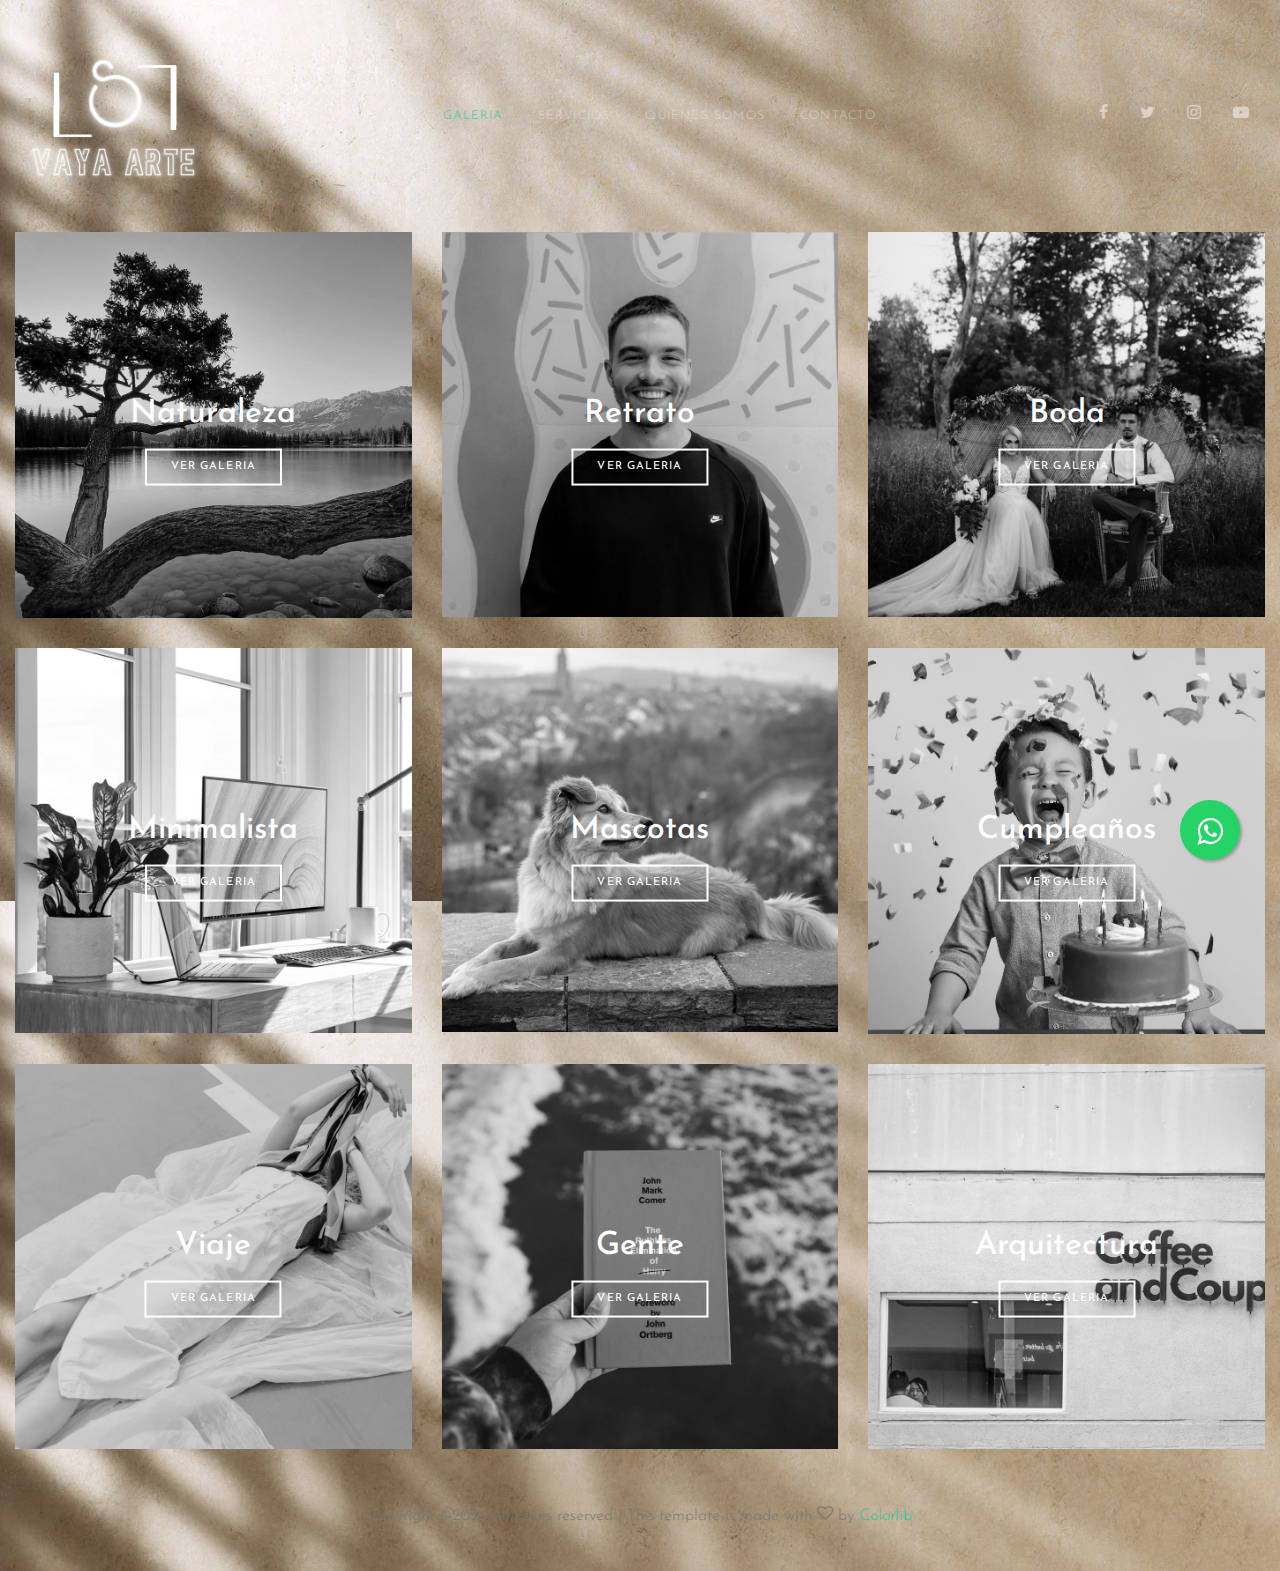
==== commit 3b9e6374: "Update Whats app widget" ====
--- a/index.html
+++ b/index.html
@@ -5,6 +5,7 @@
   <meta charset="utf-8">
   <meta name="viewport" content="width=device-width, initial-scale=1, shrink-to-fit=no">
 
+  <link rel="stylesheet" href="https://maxcdn.bootstrapcdn.com/font-awesome/4.5.0/css/font-awesome.min.css">
   <link href="https://fonts.googleapis.com/css2?family=Josefin+Sans:wght@400;700&family=Roboto+Mono:wght@400;700&display=swap" rel="stylesheet">
   <link rel="stylesheet" href="fonts/icomoon/style.css">
 
@@ -32,6 +33,11 @@
     </style>
 
 </head>
+
+<a href="https://wa.me/+523221433911" class="float" target="_blank">
+	<i class="fa fa-whatsapp my-float"></i>
+	</a>
+
 <body>
  
   <div  class="site-wrap">
--- a/css/style.css
+++ b/css/style.css
@@ -5,6 +5,25 @@
   font-weight: 300;
   font-size: 1rem;
   background: #272626;}
+
+  .float{
+    position:fixed;
+    width:60px;
+    height:60px;
+    bottom:40px;
+    right:40px;
+    background-color:#25d366;
+    color:#FFF;
+    border-radius:50px;
+    text-align:center;
+    font-size:30px;
+    box-shadow: 2px 2px 3px #999;
+    z-index:100;
+  }
+  
+  .my-float{
+    margin-top:16px;
+  }
 
 ::-moz-selection {
   background: #000;
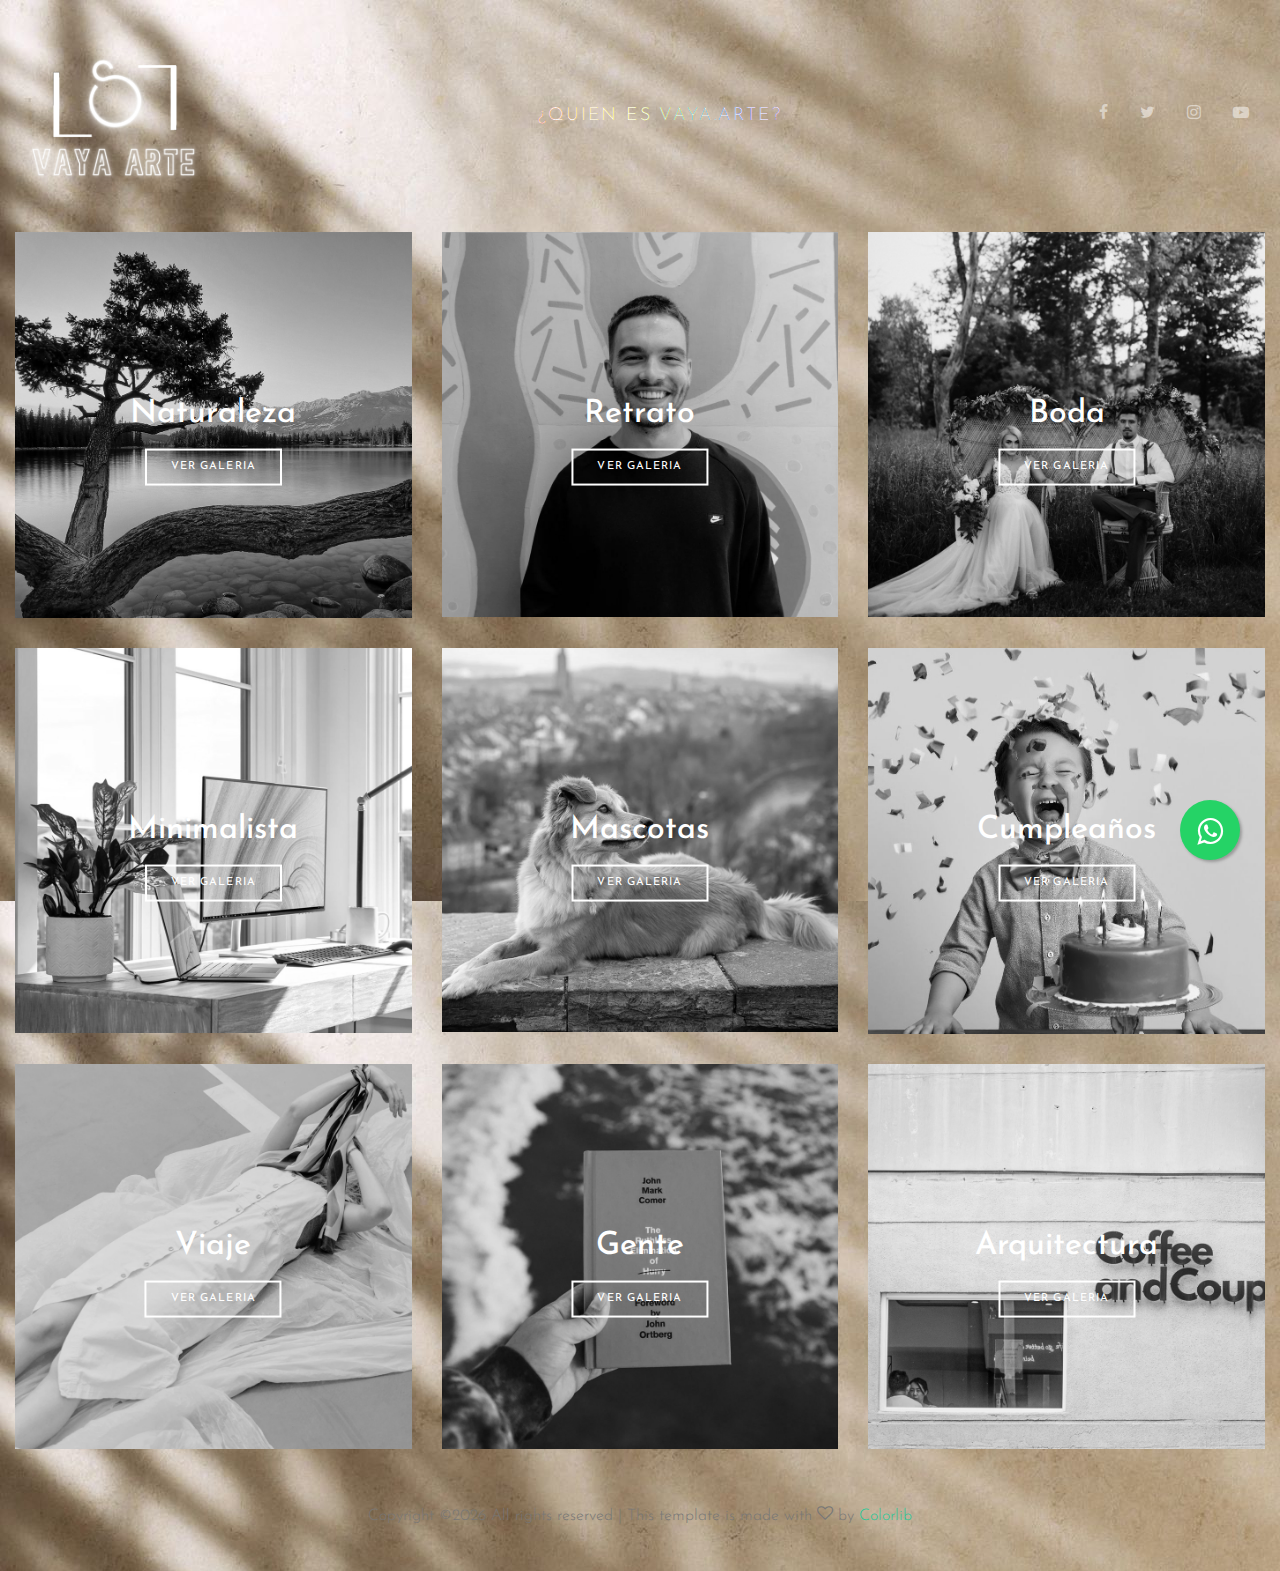
==== commit 3355ad51: "update" ====
--- a/index.html
+++ b/index.html
@@ -32,6 +32,7 @@
     }
     </style>
 
+
 </head>
 
 <a href="https://wa.me/+523221433911" class="float" target="_blank">
@@ -39,9 +40,8 @@
 	</a>
 
 <body>
- 
   <div  class="site-wrap">
-
+  
     <div class="site-mobile-menu">
       <div class="site-mobile-menu-header">
         <div class="site-mobile-menu-close mt-3">
@@ -64,9 +64,8 @@
           </div>
           <div class="col-10 col-md-8 d-none d-xl-block" data-aos="fade-down">
             <nav class="site-navigation position-relative text-right text-lg-center" role="navigation">
-
               <ul class="site-menu js-clone-nav mx-auto d-none d-lg-block">
-                <li class="active"><a href="index.html">Galeria</a></li>
+                <li class="active"><a href="index.html">¿Quien es Vaya.Arte?</a></li>
                 <!--<li class="has-children">
                   <a href="single.html">Gallery</a>
                   <ul class="dropdown">
@@ -86,17 +85,16 @@
                       </ul>
                     </li>
                   </ul>
-                </li>-->
-                <li><a href="#">Servicios</a></li>
+                </li>
                 <li><a href="#">Quienes somos</a></li>
-                <li><a href="contact.html">Contacto</a></li>
-              </ul>
+                <li><a href="#">Servicios</a></li-->
+                </ul>
             </nav>
           </div>
 
           <div class="col-6 col-xl-2 text-right" data-aos="fade-down">
             <div class="d-none d-xl-inline-block">
-              <ul class="site-menu js-clone-nav ml-auto list-unstyled d-flex text-right mb-0" data-class="social">
+              <ul class="site-menu  ml-auto list-unstyled d-flex text-right mb-0" data-class="social">
                 <li>
                   <a href="#" class="pl-0 pr-3"><span class="icon-facebook"></span></a>
                 </li>
@@ -104,7 +102,7 @@
                   <a href="#" class="pl-3 pr-3"><span class="icon-twitter"></span></a>
                 </li>
                 <li>
-                  <a href="#" class="pl-3 pr-3"><span class="icon-instagram"></span></a>
+                  <a href="https://www.instagram.com/fotovaya.arte/?next=%2F&hl=en" class="pl-3 pr-3"><span class="icon-instagram"></span></a>
                 </li>
                 <li>
                   <a href="#" class="pl-3 pr-3"><span class="icon-youtube-play"></span></a>
@@ -120,8 +118,6 @@
       </div>
       
     </header>
-
-
 
     <div class="container-fluid" data-aos="fade" data-aos-delay="500">
       <div class="row">
--- a/css/style.css
+++ b/css/style.css
@@ -257,7 +257,7 @@
   .site-navbar .site-navigation .site-menu {
     margin-bottom: 0; }
     .site-navbar .site-navigation .site-menu .active > a {
-      color: #20c997; }
+      color: whitesmoke; } 
     .site-navbar .site-navigation .site-menu a {
       text-decoration: none !important;
       font-size: 15px;
@@ -270,10 +270,16 @@
         text-transform: uppercase;
         letter-spacing: .1em;
         color: rgba(255, 255, 255, 0.5);
-        font-size: 12px;
-        text-decoration: none !important; }
+        background: linear-gradient(90deg, red, orange, yellow, green, blue, purple);
+        background-clip: text;
+  -webkit-background-clip: text;
+        font-size: 18px;
+        text-decoration: none !important;
+      }
         .site-navbar .site-navigation .site-menu > li > a:hover {
-          color: #20c997; }
+          color: transparent;
+          transition: 500ms ease;
+         }
     .site-navbar .site-navigation .site-menu .has-children {
       position: relative; }
       .site-navbar .site-navigation .site-menu .has-children > a {
@@ -376,11 +382,12 @@
 .site-mobile-menu {
   width: 300px;
   position: fixed;
+  border-radius: 30px 0 30px 50px;
   right: 0;
   z-index: 2000;
   padding-top: 20px;
-  background: #fff;
-  height: calc(100vh);
+  background-color: rgba(224, 216, 211, .85);
+  height: calc(30vh);
   -webkit-transform: translateX(110%);
   -ms-transform: translateX(110%);
   transform: translateX(110%);
@@ -442,12 +449,21 @@
       position: relative;
       color: #212529; }
       .site-mobile-menu .site-nav-wrap a:hover {
-        color: #20c997; }
+        color: silver; }
     .site-mobile-menu .site-nav-wrap li {
       position: relative;
-      display: block; }
+      display: block;
+     }
       .site-mobile-menu .site-nav-wrap li.active > a {
-        color: #20c997; }
+      color:goldenrod;
+  background: linear-gradient(90deg, red, orange, rgb(174, 174, 3), green, blue, purple);
+  background-clip: text;
+  -webkit-background-clip: text;
+      }
+        .site-mobile-menu .site-nav-wrap li.active > a:hover {
+          color: transparent;
+        transition: 500ms ease; }
+        
     .site-mobile-menu .site-nav-wrap .arrow-collapse {
       position: absolute;
       right: 0px;
@@ -459,7 +475,7 @@
       cursor: pointer;
       border-radius: 50%; }
       .site-mobile-menu .site-nav-wrap .arrow-collapse:hover {
-        background: #f8f9fa; }
+        background:#f8f9fa; }
       .site-mobile-menu .site-nav-wrap .arrow-collapse:before {
         font-size: 12px;
         z-index: 20;
